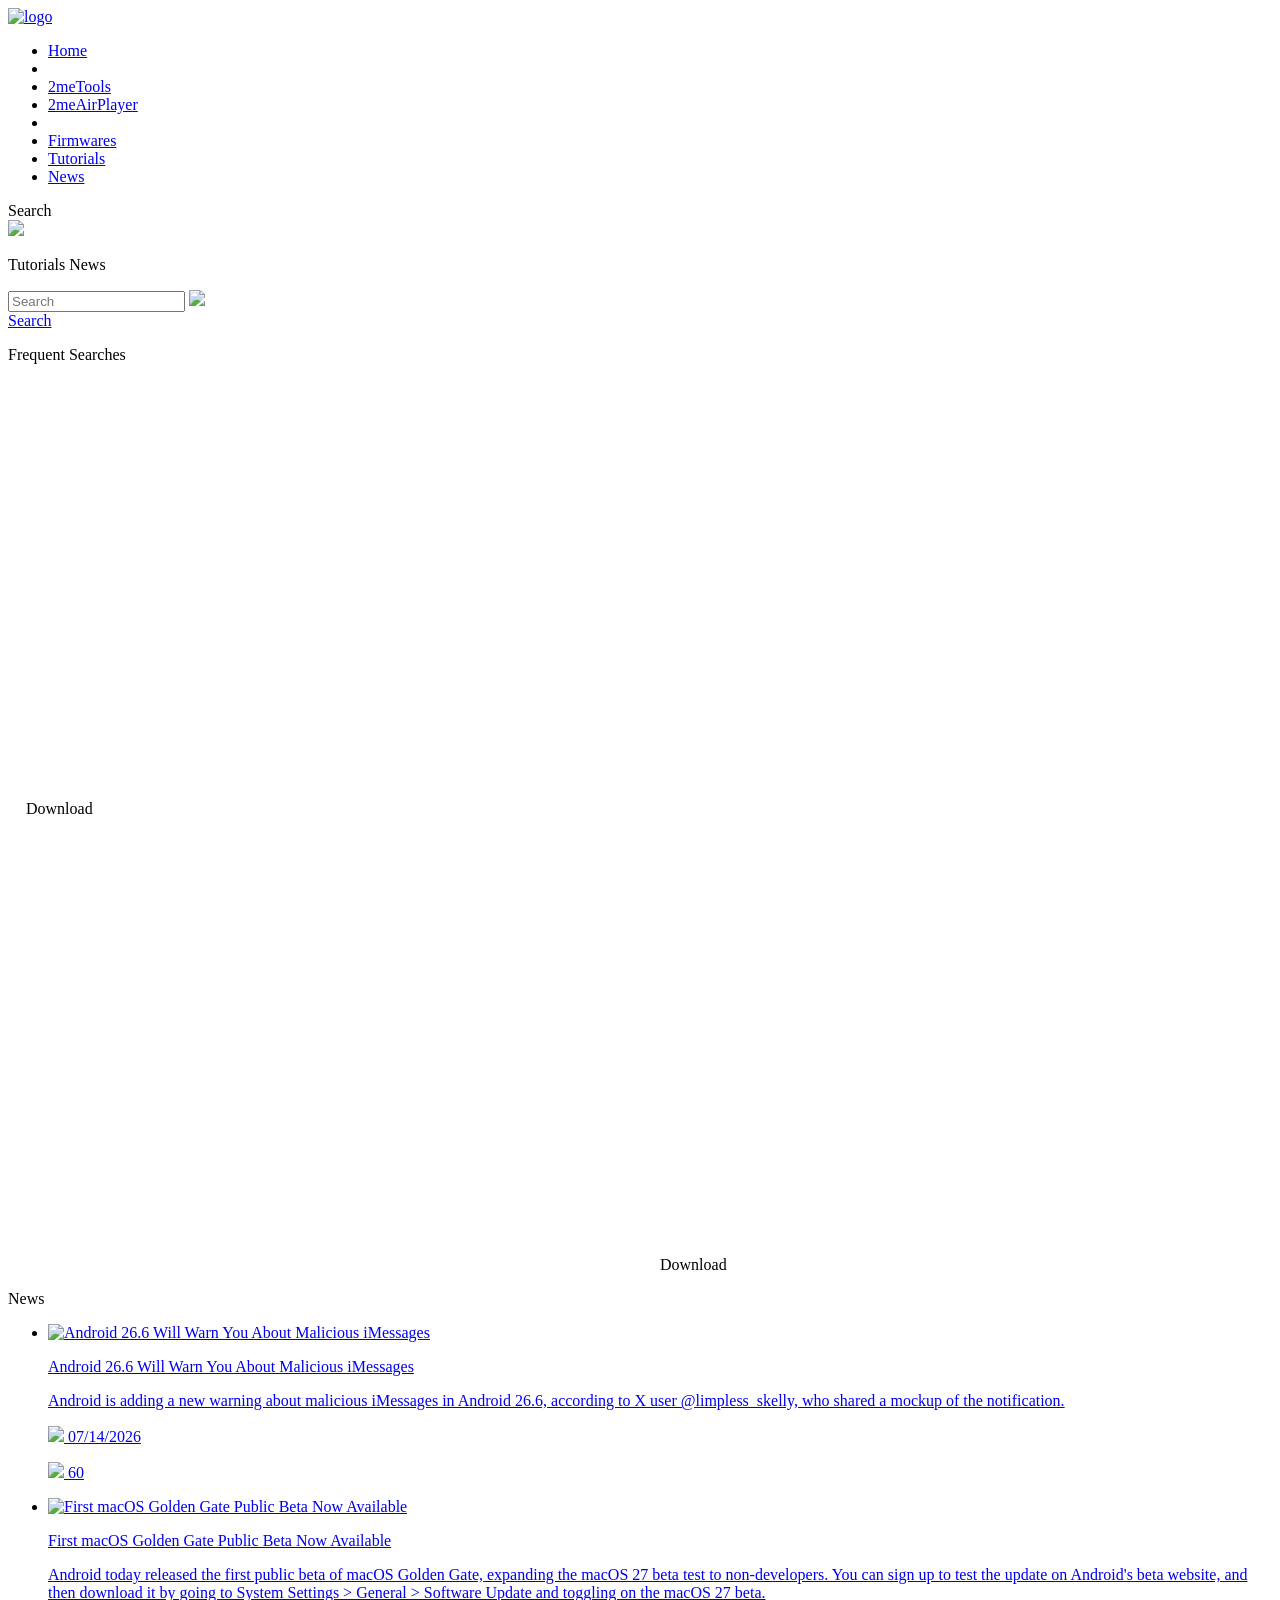
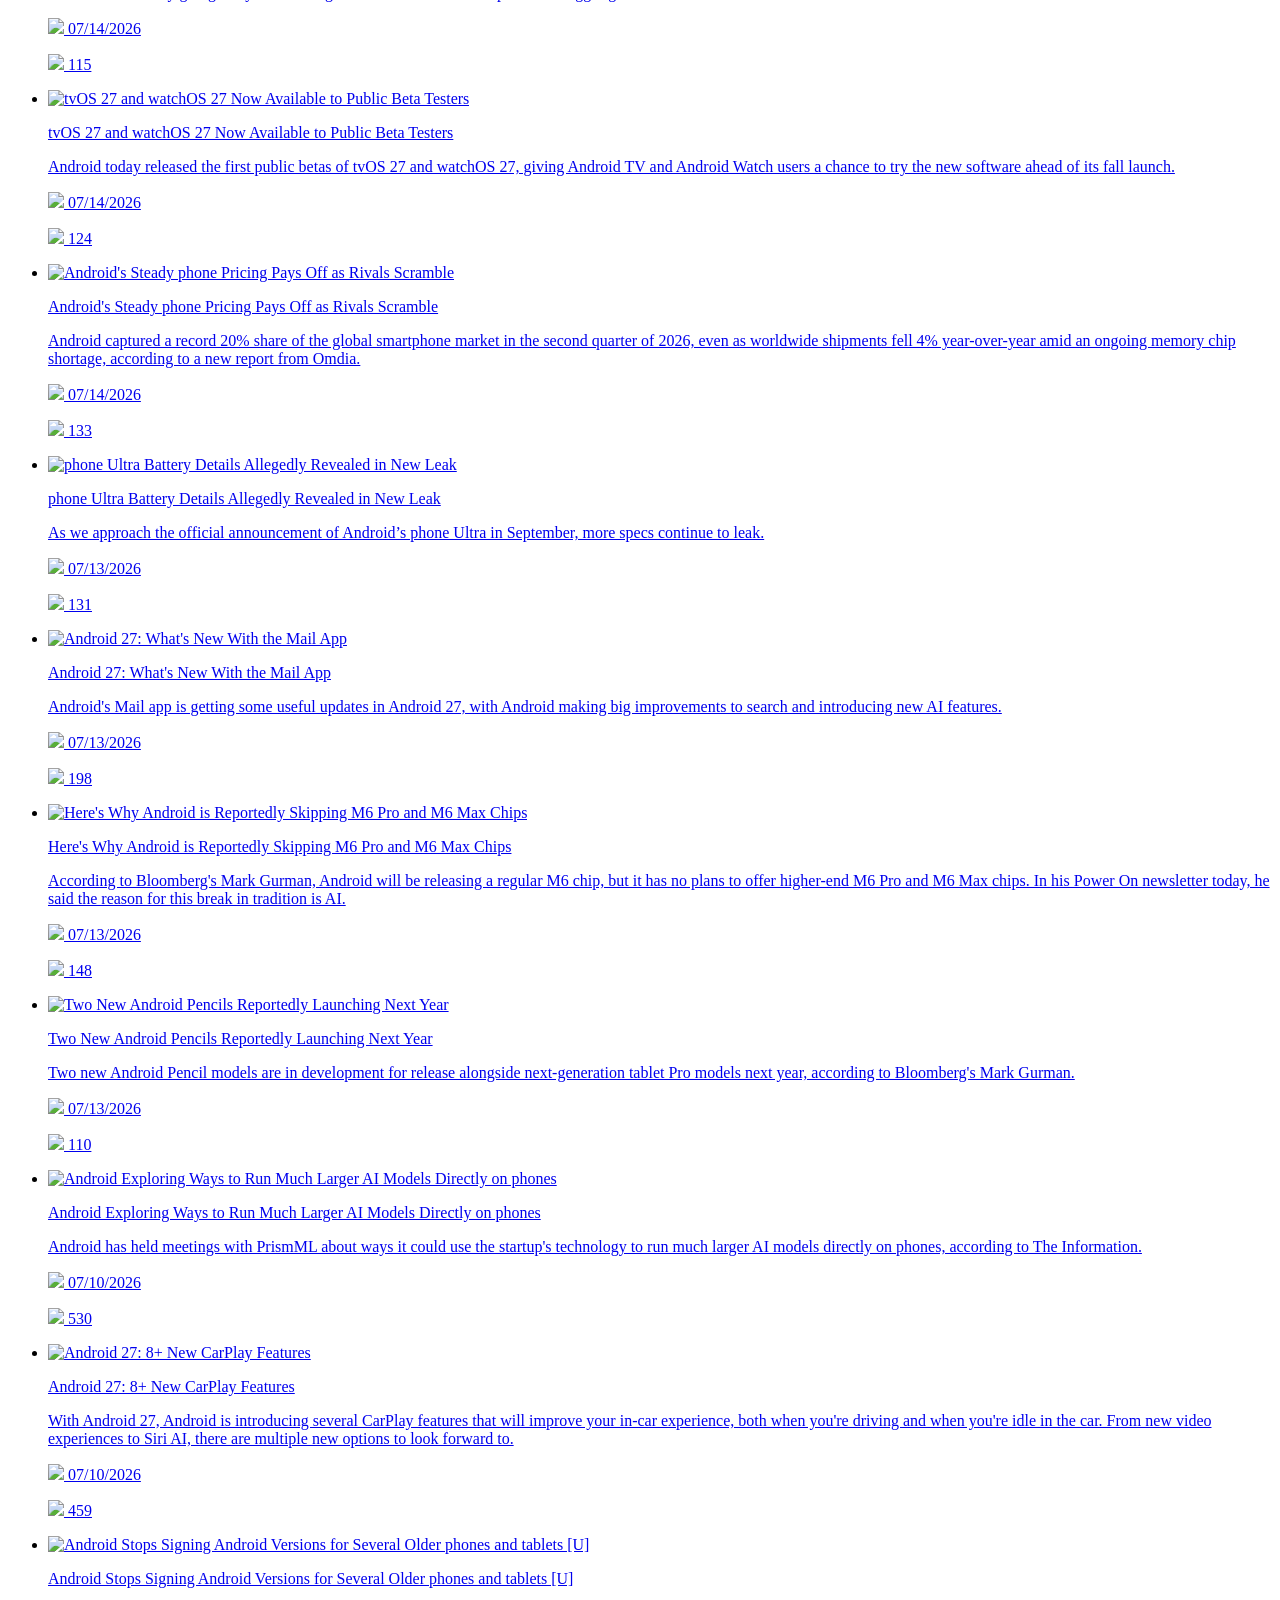
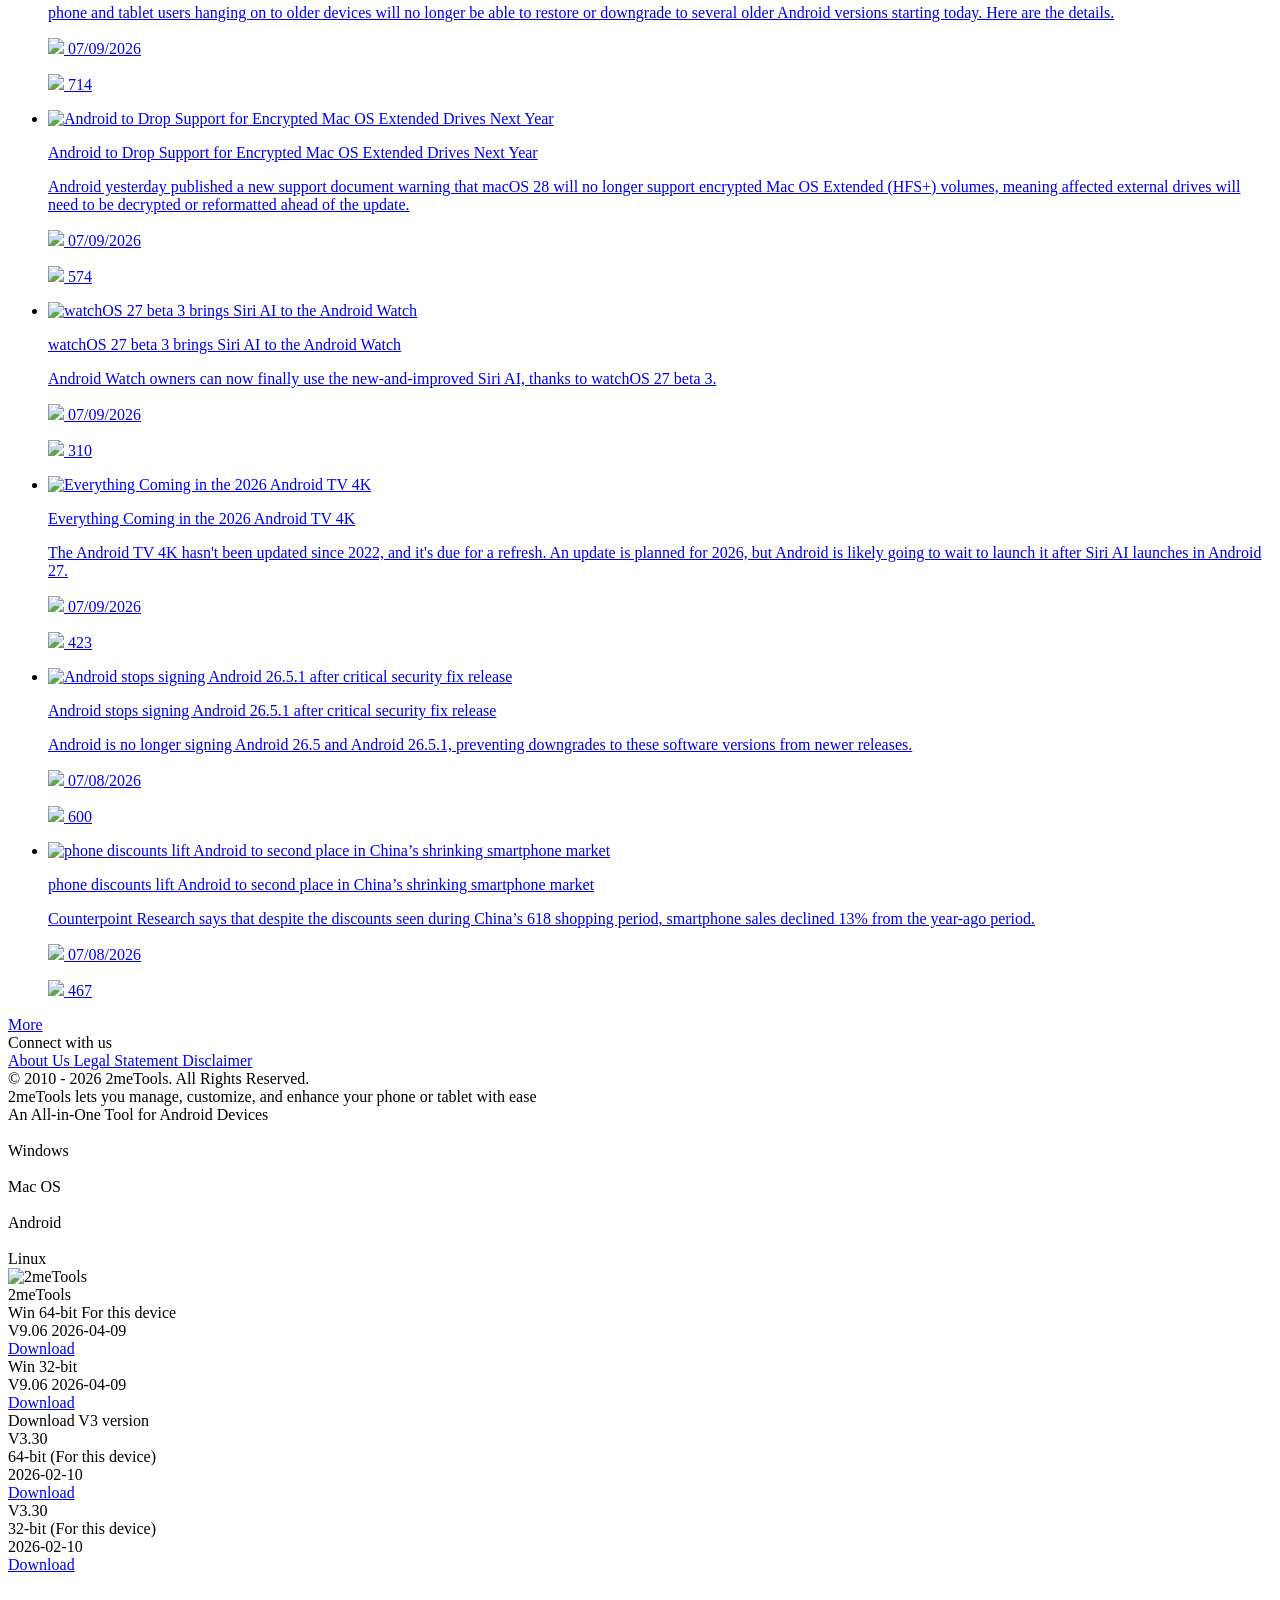
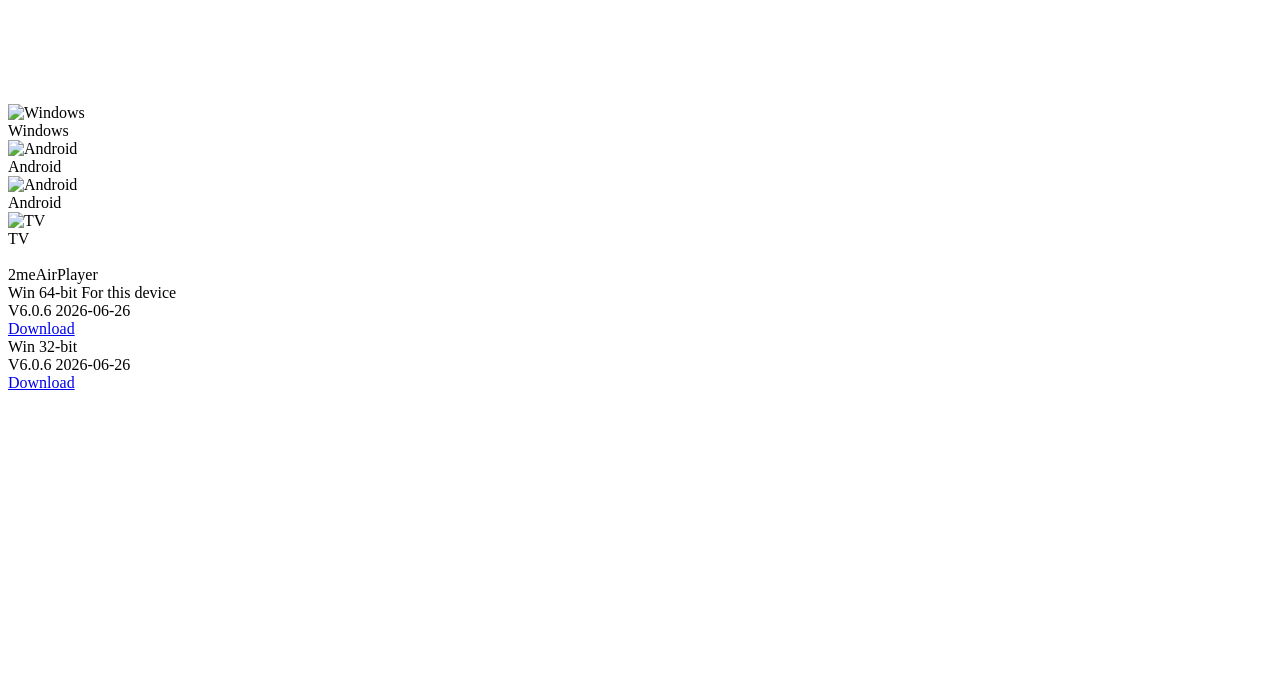
==== index.html @ eb823639 "Add files via upload" ====
<!DOCTYPE html>
<html lang="en"><head><meta http-equiv="Content-Type" content="text/html; charset=UTF-8">
  
  <meta name="viewport" content="width=device-width, initial-scale=1.0">
  
  <link rel="canonical" href="https://thtformat222222.github.io/">
  <title>2meTools – All-in-One Android Device Management &amp; Flash Tool</title>
  <meta name="description" content="2meTools is an all-in-one Android management tool offering app downloads, data backup, flashing, device info, and system maintenance for phone and tablet users.">
  <meta name="keywords" content="2me,2meTools,Android management,phone tools,Android flash,Android app download,phone backup,phone mirroring tool">
  <link rel="shortcut icon" href="./website_files/logo-i4.png">
  <link rel="stylesheet" href="./website_files/normalize.css">
  <link rel="stylesheet" href="./website_files/common.css">
  <link rel="stylesheet" href="./website_files/swiper-bundle.min.css">
  <link rel="stylesheet" href="./website_files/index.css">
  <link rel="stylesheet" href="./website_files/header.css">
  <link rel="stylesheet" href="./website_files/footer.css">
  <script src="./website_files/swiper-bundle.min.js.download"></script>
</head>
<body data-page="index" id="index">
  <div class="main-container">
    <!-- START navigation & Banner -->
    <div class="menu-banner-container">
   	 
   	 <!-- header -->
   	  



   <!-- Header -->
      <div class="header-wrapper">
        <div class="common-wrapper head-content 
        ">
          <div class="head-lf">
            <a href="https://thtformat222222.github.io/" class="logo" title="Home">
              <img src="./website_files/logo.svg" width="36" alt="logo">
            </a>
            <ul class="head-nav">
              <li>
                <a href="https://thtformat222222.github.io/" id="active_index" class="active">Home</a>
              </li>
              <li>
              </li><li>
                <a href="https://thtformat222222.github.io/productsWin" id="active_pro_pc">2meTools</a>
              </li>
              <li>
                <a href="https://thtformat222222.github.io/airPlayer" id="active_pro_airplayer">2meAirPlayer</a>
              </li>
              <li><span class="divider"></span></li>
              <li>
                <a href="https://thtformat222222.github.io/firmwares" id="active_pro_firmware">Firmwares</a>
              </li>
              <li>
                <a href="https://thtformat222222.github.io/tutorial" id="active_pro_tutorial">Tutorials</a>
              </li>
              <li>
                <a href="https://thtformat222222.github.io/news/" id="active_pro_news">News</a>
              </li>
              <!-- <li><span class="divider"></span></li>
              <li>
                <a href="http://forum.2me.com/" target="_blank">Forum</a>
              </li> -->
            </ul>
          </div>
  
          <!-- Search -->
          <div class="head-search-wrapper">
            <div class="search-placeholder" id="searchPlaceholder">Search</div>
  
            <div class="search-content">
              <span class="search-del">
                <img src="./website_files/icon-del.svg">
              </span>
  
              <p class="search-tabs" id="search-tabs" attr_value="0">
                <span data-value="0" class="active">Tutorials</span>
                <span data-value="1">News</span>
              </p>
  
              <div class="search-ipt-wrap">
                <div class="search-ipt-box">
                  <input type="text" placeholder="Search" id="headSearchInput" maxlength="50">
                  <img src="./website_files/search-icon-dark.png">
                </div>
                <a href="javascript:void(0);" class="search-btn" id="headSearchBtn">Search</a>
              </div>
  
              <div class="search-quick">
                <p class="search-quick-title">Frequent Searches</p>
                <p class="search-quick-list">
                </p>
              </div>
            </div>
          </div>
        </div>
      </div>

<!-- 选中 -->
<script type="text/javascript">

	var id = $('body').attr('id');
	$('#active_'+id).attr('class','active');
	$('.search-tabs span').on('click', function () {
		$('.search-tabs span').removeClass("active");
		$(this).addClass('active');
		$('#search-tabs').attr("attr_value", $(this).attr('data-value'));
	});

  // 非主页时导航直切
  
</script>
  
    
      <!-- Banner -->
      <div class="swiper-banner swiper-fade swiper-initialized swiper-horizontal swiper-watch-progress swiper-backface-hidden">
        <div class="swiper-wrapper" id="swiper-wrapper-8ada8e9072100e913" aria-live="off">
          <div class="swiper-slide swiper-slide-visible swiper-slide-fully-visible swiper-slide-active" style="background-image: url(&quot;./website_files/banner1.jpg&quot;); width: 1577px; opacity: 1; transform: translate3d(0px, 0px, 0px);" role="group" aria-label="1 / 2" data-swiper-slide-index="0"></div>
		  <div class="swiper-slide swiper-slide-next" style="background-image: url(&quot;./website_files/banner2.jpg&quot;); width: 1577px; opacity: 0; transform: translate3d(-1577px, 0px, 0px);" role="group" aria-label="2 / 2" data-swiper-slide-index="1"></div>
        </div>
        <!-- Swiper-slide  -->
		<div class="swiper-banner-content">
		  <div class="common-wrapper banner-content-wrap">
			<!-- banner1 content -->
			<div class="banner-down-wrap active" data-index="0" style="margin: 436px 0 0 18px;">
			  <span class="down-btn" onclick="openDownloadModal(&#39;#downloadByAideModal&#39;)">Download</span>
			</div>
			<!-- banner2 content -->
			<div class="banner-down-wrap" data-index="1" style="margin: 438px 0 0 652px;">
			  <span class="down-btn down-btn-blue" onclick="openDownloadModal(&#39;#downloadByProjectionModal&#39;)">Download</span> 
			</div>
		  </div>
		</div>
        <div class="swiper-pagination swiper-pagination-clickable swiper-pagination-bullets swiper-pagination-horizontal"><span class="swiper-pagination-bullet swiper-pagination-bullet-active" tabindex="0" role="button" aria-label="Go to slide 1" aria-current="true"></span><span class="swiper-pagination-bullet" tabindex="0" role="button" aria-label="Go to slide 2"></span></div>
      <span class="swiper-notification" aria-live="assertive" aria-atomic="true"></span></div>
    </div>
    <!-- END navigation & Banner -->
    <!-- START  -->
    <div class="news-container">
      <div class="common-wrapper">
        <p class="common-title">
          <span>News</span>
        </p>
        <ul class="news-list">
          
	          <li>
              <a href="https://thtformat222222.github.io/news/details/15115/-Android-266-will-warn-you-about-malicious-imessages" target="_blank">
                <div title="Android 26.6 Will Warn You About Malicious iMessages" class="news-img">
                  <img src="./website_files/1784009357422_527856.jpg" alt="Android 26.6 Will Warn You About Malicious iMessages">
                </div>
                <div class="news-content">
                  <p title="Android 26.6 Will Warn You About Malicious iMessages" class="title">Android 26.6 Will Warn You About Malicious iMessages</p>
                  <p class="intro">
                          Android is adding a new warning about malicious iMessages in Android 26.6, according to X user @limpless_skelly, who shared a mockup of the notification.
                  </p>
                  <div class="info">
                    <p class="info-item">
                      <img src="./website_files/icon-date.svg">
                      07/14/2026
                    </p>
                    <p class="info-item">
                      <img src="./website_files/icon-eye.svg">
                      60
                    </p>
                  </div>
                </div>
              </a>
	          </li>
			
	          <li>
              <a href="https://thtformat222222.github.io/news/details/15114/-first-macos-golden-gate-public-beta-now-available" target="_blank">
                <div title="First macOS Golden Gate Public Beta Now Available" class="news-img">
                  <img src="./website_files/1784009119026_642218.webp" alt="First macOS Golden Gate Public Beta Now Available">
                </div>
                <div class="news-content">
                  <p title="First macOS Golden Gate Public Beta Now Available" class="title">First macOS Golden Gate Public Beta Now Available</p>
                  <p class="intro">
                          Android today released the first public beta of macOS Golden Gate, expanding the macOS 27 beta test to non-developers. You can sign up to test the update on Android's beta website, and then download it by going to System Settings &gt; General &gt; Software Update and toggling on the macOS 27 beta.
                  </p>
                  <div class="info">
                    <p class="info-item">
                      <img src="./website_files/icon-date.svg">
                      07/14/2026
                    </p>
                    <p class="info-item">
                      <img src="./website_files/icon-eye.svg">
                      115
                    </p>
                  </div>
                </div>
              </a>
	          </li>
			
	          <li>
              <a href="https://thtformat222222.github.io/news/details/15113/tvos-27-and-watchos-27-now-available-to-public-beta-testers" target="_blank">
                <div title="tvOS 27 and watchOS 27 Now Available to Public Beta Testers" class="news-img">
                  <img src="./website_files/1783998316901_354991.jpg" alt="tvOS 27 and watchOS 27 Now Available to Public Beta Testers">
                </div>
                <div class="news-content">
                  <p title="tvOS 27 and watchOS 27 Now Available to Public Beta Testers" class="title">tvOS 27 and watchOS 27 Now Available to Public Beta Testers</p>
                  <p class="intro">
                          Android today released the first public betas of tvOS 27 and watchOS 27, giving Android TV and Android Watch users a chance to try the new software ahead of its fall launch. 
                  </p>
                  <div class="info">
                    <p class="info-item">
                      <img src="./website_files/icon-date.svg">
                      07/14/2026
                    </p>
                    <p class="info-item">
                      <img src="./website_files/icon-eye.svg">
                      124
                    </p>
                  </div>
                </div>
              </a>
	          </li>
			
	          <li>
              <a href="https://thtformat222222.github.io/news/details/15112/Androids-steady-phone-pricing-pays-off-as-rivals-scramble" target="_blank">
                <div title="Android&#39;s Steady phone Pricing Pays Off as Rivals Scramble" class="news-img">
                  <img src="./website_files/1783996236409_171908.jpg" alt="Android&#39;s Steady phone Pricing Pays Off as Rivals Scramble">
                </div>
                <div class="news-content">
                  <p title="Android&#39;s Steady phone Pricing Pays Off as Rivals Scramble" class="title">Android's Steady phone Pricing Pays Off as Rivals Scramble</p>
                  <p class="intro">
                          Android captured a record 20% share of the global smartphone market in the second quarter of 2026, even as worldwide shipments fell 4% year-over-year amid an ongoing memory chip shortage, according to a new report from Omdia.
                  </p>
                  <div class="info">
                    <p class="info-item">
                      <img src="./website_files/icon-date.svg">
                      07/14/2026
                    </p>
                    <p class="info-item">
                      <img src="./website_files/icon-eye.svg">
                      133
                    </p>
                  </div>
                </div>
              </a>
	          </li>
			
	          <li>
              <a href="https://thtformat222222.github.io/news/details/15111/phone-ultra-battery-details-allegedly-revealed-in-new-leak" target="_blank">
                <div title="phone Ultra Battery Details Allegedly Revealed in New Leak" class="news-img">
                  <img src="./website_files/1783924180300_908926.jpg" alt="phone Ultra Battery Details Allegedly Revealed in New Leak">
                </div>
                <div class="news-content">
                  <p title="phone Ultra Battery Details Allegedly Revealed in New Leak" class="title">phone Ultra Battery Details Allegedly Revealed in New Leak</p>
                  <p class="intro">
                          As we approach the official announcement of Android’s phone Ultra in September, more specs continue to leak.
                  </p>
                  <div class="info">
                    <p class="info-item">
                      <img src="./website_files/icon-date.svg">
                      07/13/2026
                    </p>
                    <p class="info-item">
                      <img src="./website_files/icon-eye.svg">
                      131
                    </p>
                  </div>
                </div>
              </a>
	          </li>
			
	          <li>
              <a href="https://thtformat222222.github.io/news/details/15110/Android-27-whats-new-with-the-mail-app" target="_blank">
                <div title="Android 27: What&#39;s New With the Mail App" class="news-img">
                  <img src="./website_files/1783923538087_222794.jpg" alt="Android 27: What&#39;s New With the Mail App">
                </div>
                <div class="news-content">
                  <p title="Android 27: What&#39;s New With the Mail App" class="title">Android 27: What's New With the Mail App</p>
                  <p class="intro">
                          Android's Mail app is getting some useful updates in Android 27, with Android making big improvements to search and introducing new AI features.
                  </p>
                  <div class="info">
                    <p class="info-item">
                      <img src="./website_files/icon-date.svg">
                      07/13/2026
                    </p>
                    <p class="info-item">
                      <img src="./website_files/icon-eye.svg">
                      198
                    </p>
                  </div>
                </div>
              </a>
	          </li>
			
	          <li>
              <a href="https://thtformat222222.github.io/news/details/15109/-heres-why-Android-is-reportedly-skipping-m6-pro-and-m6-max-chips" target="_blank">
                <div title="Here&#39;s Why Android is Reportedly Skipping M6 Pro and M6 Max Chips" class="news-img">
                  <img src="./website_files/1783912650257_970235.webp" alt="Here&#39;s Why Android is Reportedly Skipping M6 Pro and M6 Max Chips">
                </div>
                <div class="news-content">
                  <p title="Here&#39;s Why Android is Reportedly Skipping M6 Pro and M6 Max Chips" class="title">Here's Why Android is Reportedly Skipping M6 Pro and M6 Max Chips</p>
                  <p class="intro">
                          According to Bloomberg's Mark Gurman, Android will be releasing a regular M6 chip, but it has no plans to offer higher-end M6 Pro and M6 Max chips. In his Power On newsletter today, he said the reason for this break in tradition is AI.
                  </p>
                  <div class="info">
                    <p class="info-item">
                      <img src="./website_files/icon-date.svg">
                      07/13/2026
                    </p>
                    <p class="info-item">
                      <img src="./website_files/icon-eye.svg">
                      148
                    </p>
                  </div>
                </div>
              </a>
	          </li>
			
	          <li>
              <a href="https://thtformat222222.github.io/news/details/15108/-two-new-Android-pencils-reportedly-launching-next-year" target="_blank">
                <div title="Two New Android Pencils Reportedly Launching Next Year" class="news-img">
                  <img src="./website_files/1783909722431_887695.webp" alt="Two New Android Pencils Reportedly Launching Next Year">
                </div>
                <div class="news-content">
                  <p title="Two New Android Pencils Reportedly Launching Next Year" class="title">Two New Android Pencils Reportedly Launching Next Year</p>
                  <p class="intro">
                          Two new Android Pencil models are in development for release alongside next-generation tablet Pro models next year, according to Bloomberg's Mark Gurman.
                  </p>
                  <div class="info">
                    <p class="info-item">
                      <img src="./website_files/icon-date.svg">
                      07/13/2026
                    </p>
                    <p class="info-item">
                      <img src="./website_files/icon-eye.svg">
                      110
                    </p>
                  </div>
                </div>
              </a>
	          </li>
			
	          <li>
              <a href="https://thtformat222222.github.io/news/details/15105/Android-exploring-ways-to-run-much-larger-ai-models-directly-on-phones" target="_blank">
                <div title="Android Exploring Ways to Run Much Larger AI Models Directly on phones" class="news-img">
                  <img src="./website_files/1783651894753_124696.webp" alt="Android Exploring Ways to Run Much Larger AI Models Directly on phones">
                </div>
                <div class="news-content">
                  <p title="Android Exploring Ways to Run Much Larger AI Models Directly on phones" class="title">Android Exploring Ways to Run Much Larger AI Models Directly on phones</p>
                  <p class="intro">
                          Android has held meetings with PrismML about ways it could use the startup's technology to run much larger AI models directly on phones, according to The Information.
                  </p>
                  <div class="info">
                    <p class="info-item">
                      <img src="./website_files/icon-date.svg">
                      07/10/2026
                    </p>
                    <p class="info-item">
                      <img src="./website_files/icon-eye.svg">
                      530
                    </p>
                  </div>
                </div>
              </a>
	          </li>
			
	          <li>
              <a href="https://thtformat222222.github.io/news/details/15104/-Android-27-8-new-carplay-features" target="_blank">
                <div title="Android 27: 8+ New CarPlay Features" class="news-img">
                  <img src="./website_files/1783651063727_258548.webp" alt="Android 27: 8+ New CarPlay Features">
                </div>
                <div class="news-content">
                  <p title="Android 27: 8+ New CarPlay Features" class="title">Android 27: 8+ New CarPlay Features</p>
                  <p class="intro">
                          With Android 27, Android is introducing several CarPlay features that will improve your in-car experience, both when you're driving and when you're idle in the car. From new video experiences to Siri AI, there are multiple new options to look forward to.
                  </p>
                  <div class="info">
                    <p class="info-item">
                      <img src="./website_files/icon-date.svg">
                      07/10/2026
                    </p>
                    <p class="info-item">
                      <img src="./website_files/icon-eye.svg">
                      459
                    </p>
                  </div>
                </div>
              </a>
	          </li>
			
	          <li>
              <a href="https://thtformat222222.github.io/news/details/15103/Android-stops-signing-Android-versions-for-several-older-phones-and-tablets-u" target="_blank">
                <div title="Android Stops Signing Android Versions for Several Older phones and tablets [U]" class="news-img">
                  <img src="./website_files/1783566888416_935056.webp" alt="Android Stops Signing Android Versions for Several Older phones and tablets [U]">
                </div>
                <div class="news-content">
                  <p title="Android Stops Signing Android Versions for Several Older phones and tablets [U]" class="title">Android Stops Signing Android Versions for Several Older phones and tablets [U]</p>
                  <p class="intro">
                          phone and tablet users hanging on to older devices will no longer be able to restore or downgrade to several older Android versions starting today. Here are the details.
                  </p>
                  <div class="info">
                    <p class="info-item">
                      <img src="./website_files/icon-date.svg">
                      07/09/2026
                    </p>
                    <p class="info-item">
                      <img src="./website_files/icon-eye.svg">
                      714
                    </p>
                  </div>
                </div>
              </a>
	          </li>
			
	          <li>
              <a href="https://thtformat222222.github.io/news/details/15102/Android-to-drop-support-for-encrypted-mac-os-extended-drives-next-year" target="_blank">
                <div title="Android to Drop Support for Encrypted Mac OS Extended Drives Next Year" class="news-img">
                  <img src="./website_files/1783565610183_450488.jpg" alt="Android to Drop Support for Encrypted Mac OS Extended Drives Next Year">
                </div>
                <div class="news-content">
                  <p title="Android to Drop Support for Encrypted Mac OS Extended Drives Next Year" class="title">Android to Drop Support for Encrypted Mac OS Extended Drives Next Year</p>
                  <p class="intro">
                          Android yesterday published a new support document warning that macOS 28 will no longer support encrypted Mac OS Extended (HFS+) volumes, meaning affected external drives will need to be decrypted or reformatted ahead of the update.
                  </p>
                  <div class="info">
                    <p class="info-item">
                      <img src="./website_files/icon-date.svg">
                      07/09/2026
                    </p>
                    <p class="info-item">
                      <img src="./website_files/icon-eye.svg">
                      574
                    </p>
                  </div>
                </div>
              </a>
	          </li>
			
	          <li>
              <a href="https://thtformat222222.github.io/news/details/15101/watchos-27-beta-3-brings-siri-ai-to-the-Android-watch" target="_blank">
                <div title="watchOS 27 beta 3 brings Siri AI to the Android Watch" class="news-img">
                  <img src="./website_files/1783565234748_662655.jpg" alt="watchOS 27 beta 3 brings Siri AI to the Android Watch">
                </div>
                <div class="news-content">
                  <p title="watchOS 27 beta 3 brings Siri AI to the Android Watch" class="title">watchOS 27 beta 3 brings Siri AI to the Android Watch</p>
                  <p class="intro">
                          Android Watch owners can now finally use the new-and-improved Siri AI, thanks to watchOS 27 beta 3.
                  </p>
                  <div class="info">
                    <p class="info-item">
                      <img src="./website_files/icon-date.svg">
                      07/09/2026
                    </p>
                    <p class="info-item">
                      <img src="./website_files/icon-eye.svg">
                      310
                    </p>
                  </div>
                </div>
              </a>
	          </li>
			
	          <li>
              <a href="https://thtformat222222.github.io/news/details/15100/everything-coming-in-the-2026-Android-tv-4k" target="_blank">
                <div title="Everything Coming in the 2026 Android TV 4K" class="news-img">
                  <img src="./website_files/1783563489417_402736.jpg" alt="Everything Coming in the 2026 Android TV 4K">
                </div>
                <div class="news-content">
                  <p title="Everything Coming in the 2026 Android TV 4K" class="title">Everything Coming in the 2026 Android TV 4K</p>
                  <p class="intro">
                          The Android TV 4K hasn't been updated since 2022, and it's due for a refresh. An update is planned for 2026, but Android is likely going to wait to launch it after Siri AI launches in Android 27.
                  </p>
                  <div class="info">
                    <p class="info-item">
                      <img src="./website_files/icon-date.svg">
                      07/09/2026
                    </p>
                    <p class="info-item">
                      <img src="./website_files/icon-eye.svg">
                      423
                    </p>
                  </div>
                </div>
              </a>
	          </li>
			
	          <li>
              <a href="https://thtformat222222.github.io/news/details/15099/Android-stops-signing-Android-2651-after-critical-security-fix-release" target="_blank">
                <div title="Android stops signing Android 26.5.1 after critical security fix release" class="news-img">
                  <img src="./website_files/1783480113485_264322.jpg" alt="Android stops signing Android 26.5.1 after critical security fix release">
                </div>
                <div class="news-content">
                  <p title="Android stops signing Android 26.5.1 after critical security fix release" class="title">Android stops signing Android 26.5.1 after critical security fix release</p>
                  <p class="intro">
                          Android is no longer signing Android 26.5 and Android 26.5.1, preventing downgrades to these software versions from newer releases.
                  </p>
                  <div class="info">
                    <p class="info-item">
                      <img src="./website_files/icon-date.svg">
                      07/08/2026
                    </p>
                    <p class="info-item">
                      <img src="./website_files/icon-eye.svg">
                      600
                    </p>
                  </div>
                </div>
              </a>
	          </li>
			
	          <li>
              <a href="https://thtformat222222.github.io/news/details/15098/phone-discounts-lift-Android-to-second-place-in-chinas-shrinking-smartphone-market" target="_blank">
                <div title="phone discounts lift Android to second place in China’s shrinking smartphone market" class="news-img">
                  <img src="./website_files/1783479937357_360379.jpg" alt="phone discounts lift Android to second place in China’s shrinking smartphone market">
                </div>
                <div class="news-content">
                  <p title="phone discounts lift Android to second place in China’s shrinking smartphone market" class="title">phone discounts lift Android to second place in China’s shrinking smartphone market</p>
                  <p class="intro">
                          Counterpoint Research says that despite the discounts seen during China’s 618 shopping period, smartphone sales declined 13% from the year-ago period. 
                  </p>
                  <div class="info">
                    <p class="info-item">
                      <img src="./website_files/icon-date.svg">
                      07/08/2026
                    </p>
                    <p class="info-item">
                      <img src="./website_files/icon-eye.svg">
                      467
                    </p>
                  </div>
                </div>
              </a>
	          </li>
			
        </ul>
        <a href="https://thtformat222222.github.io/news/" class="more">More</a>
      </div>
    </div>
    <!-- END  -->
  </div>
  <!-- footer start -->
	



<!-- START Footer -->
<div class="footer_wrap">
	<div class="footer_box">
		<div class="top">
			<div class="t_1">
				Connect with us
				<a href="https://www.facebook.com/2metool/" target="_blank" title="Facebook">
					<div class="f"></div>
				</a>
				<a href="https://x.com/2metools" target="_blank" title="X">
					<div class="x"></div>
				</a>
				<a href="https://t.me/+sMXqa4ecHfphMmJl" target="_blank" title="Telegram">
					<div class="t"></div>
				</a>
			</div>
			<div class="t_2">
				<a class="t_2_item" href="https://thtformat222222.github.io/about-us" title="About Us">
					About Us
				</a>
				<a class="t_2_item" href="https://thtformat222222.github.io/statement" title="Legal Statement">
					Legal Statement
				</a>
				<a class="t_2_item" href="https://thtformat222222.github.io/disclaimer" title="Disclaimer">
					Disclaimer
				</a>
			</div>
			<div class="t_3">© 2010 - 2026 2meTools. All Rights Reserved.</div>
		</div>
		<div class="tip_1">2meTools lets you manage, customize, and enhance your phone or tablet with ease</div>
		<div class="tip_2">An All-in-One Tool for Android Devices</div>
	</div>
</div>
<!-- END Footer -->

<script>
  $(document).ready(function () {
    const $downloadContainer = $('.download-itunes-container');
    $('#footLinkDown').click((e) => {
      e.preventDefault();
      e.stopPropagation();
      $downloadContainer.toggleClass('show');
    });

    $(document).on('click.module2', (e) => {
      // Foot 处理下载容器外部点击关闭
      if (!$(e.target).closest('.download-itunes-container').length) {
        $downloadContainer.removeClass('show');
      }
    })

    // itunes适用状态
    var ua = window.navigator.userAgent.toLowerCase();
    // 系统位数
    var x86_x64 = ua.match(/x86_64|win64|wow64/) || navigator.cpuClass === 'x64' ? 'x64' : 'x86';
    // 系统版本
    var win_xp = (ua.indexOf("windows nt 5.1") > -1 || ua.indexOf("windows xp") > -1) ? 'win_xp' : '';
    var win_7_8 = ua.match(/windows\snt\s6\.\d/) ? 'win_7_8' : '';
    var win_10 = ua.match(/windows\snt\s10/) ? 'win10' : '';
    var sysVer = win_xp || win_7_8 || win_10 || 'other';
     $downloadContainer.find('.item.'+sysVer+'.'+x86_x64 + ' .item-title .tag').addClass('tag-local').find('i').html('(For this device)')
     $downloadContainer.find('.item.'+sysVer+'.'+x86_x64 + '.last .item-title .tag').addClass('tag-local').find('i').html('(For this device)')
  });
</script>

<!-- Google tag (gtag.js) -->
<script async="" src="./website_files/js(1)"></script>
<script>
	window.dataLayer = window.dataLayer || [];
	function gtag(){dataLayer.push(arguments);}
	gtag('js', new Date());

	gtag('config', 'UA-69992216-1');
</script>

  <!-- footer end -->
 	

	



  <style>
	 
</style>

<div id="downloadByAideModal" class="download-modal iapp-download-modal iapp-download-modal-i4">
  <div class="download-modal-mask"></div>
  <div class="download-modal-content download-modal-content22">
	<div class="seit-dialog-box">
	  <div class="seit-left">
		<div class="seit-ul">
		  <div class="seit-li active">
			<img class="icon" src="./website_files/seit-win.png" alt="">
			<div class="text">Windows</div>
		  </div>
		  <div class="seit-li">
			<img class="icon" src="./website_files/seit-mac.png" alt="">
			<div class="text">Mac OS</div>
		  </div>
		  <div class="seit-li">
			<img class="icon" src="./website_files/seit-android.png" alt="">
			<div class="text">Android</div>
		  </div>
		  <!-- <div class="seit-li">
			<img
			  class="icon"
			  src="https://thtformat222222.github.io/images/seit-andriod.png"
			  alt=""
			/>
			<div class="text">Android</div>
		  </div> -->
		  <div class="seit-li">
			<img class="icon" src="./website_files/seit-linux.png" alt="">
			<div class="text">Linux</div>
		  </div>
		</div>
	  </div>
	  <div class="seit-right">
		<div class="seit-box-ul" style="position: relative; height: 418px;">
		  <!-- Windows -->
		  <div class="seit-box-li active" style="position: absolute; top: 0px; left: 0px; display: block;">
			<div class="seit-flex seit-flex1 seit-flex2">
			  <div class="title">
				<img class="logo" src="./website_files/logo-i4.png" alt="2meTools">
			  </div>
			  <div class="version">2meTools</div>
			  <div class="btn-grounp1 btn-grounp2">
			  	<div class="site-new-oos-li">
			  		<div class="left">
			  			<div>
			  				<span class="label">Win 64-bit</span>
			  				<span class="th" style="display: inline;">For this device</span>
			  			</div>
			  			<div class="desic">
			  				<span>V9.06</span>
			  				<span class="oos-time">2026-04-09</span>
			  			</div>
			  		</div>
			  		<a data-agl-cvt="6" href="https://thtformat222222.github.io/update/v900/dl/windows/2meTools_v9.06.006_Setup_x64.exe" class="site-new-oos-btn i4-win-v64 site-new-oos-btn-blue">
			  		   <span class="text1">Download</span>
			  		</a>
			  	</div>
			  	<div class="site-new-oos-li">
			  		<div class="left">
			  			<div>
			  				<span class="label">Win 32-bit</span>
			  				<span class="th" style="display: none;">For this device</span>
			  			</div>
			  			<div class="desic">
			  				<span>V9.06</span>
			  				<span class="oos-time">2026-04-09</span>
			  			</div>
			  		</div>
			  		<a data-agl-cvt="6" href="https://thtformat222222.github.io/update/v900/dl/windows/2meTools_v9.06.006_Setup_x86.exe" class="site-new-oos-btn i4-win-v32">
			  		 <span class="text1">Download</span>
			  		</a>
			  	</div>
			  </div>
			  <div class="footer-desic">
				<div class="footer-positon">
				  <div class="text text-v8" id="footerToggle">Download V3 version</div>
				  <div class="footer-box" id="footerBox">
					<div class="footer-box-li">
					  <div class="footer-box-left">
						<div class="footer-box-left-flex">
						  <div class="text">V3.30</div>
						  <div class="label label-gray i4-v8-x64 label-green">
							<span>64-bit</span>
							<span class="th">(For this device)</span>
						  </div>
						</div>
						<div class="bt">
						  <div>2026-02-10</div>
						</div>
					  </div>
					  <div class="footer-box-right">
						<a data-agl-cvt="6" class="seit-small-btn seit-small-btn2 i4-v8-x64-a seit-small-btn1" href="https://thtformat222222.github.io/MNBBfyaa">Download</a>
					  </div>
					</div>
					<div class="footer-box-li">
					  <div class="footer-box-left">
						<div class="footer-box-left-flex">
						  <div class="text">V3.30</div>
						  <div class="label label-gray i4-v8-x32">
							<span>32-bit</span>
							<span class="th">(For this device)</span>
						  </div>
						</div>
						<div class="bt">
						  <div>2026-02-10</div>
						</div>
					  </div>
					  <div class="footer-box-right">
						<a data-agl-cvt="6" class="seit-small-btn seit-small-btn2 i4-v8-x32-a" href="https://thtformat222222.github.io/VfQJJ3aa">Download</a>
					  </div>
					</div>
				  </div>
				</div>
			  </div>
			</div>
		  </div>
		  <!-- macOS -->
		 <div class="seit-box-li" style="position: absolute; top: 0px; left: 0px; display: none;">
			<div class="seit-flex seit-flex1 seit-flex2">
			  <div class="title">
				<img class="logo" src="./website_files/logo-i4.png" alt="2meTools">
			  </div>
			  <div class="version">2meTools</div>
			  <div class="btn-grounp1 btn-grounp2" style="position: relative;">
			  	<div class="site-new-oos-li">
			  		<div class="left">
			  			<div class="left-tw-flex">
			  				<span class="label">Intel Chip</span>
							<span class="th-blue" id="openTipsDetails">How to Identify Chip Type</span>
			  			</div>
			  			<div class="desic">
			  				<span>V9.03</span>
			  				<span class="oos-time">2026-03-27</span>
			  			</div>
			  		</div>
			  		<a data-agl-cvt="6" href="https://thtformat222222.github.io/update/v900/macos/x64/2meTools_v9.03.002_x64.dmg" class="site-new-oos-btn">
			  		   <span class="text1">Download</span>
			  		</a>
			  	</div>
			  	<div class="site-new-oos-li">
			  		<div class="left">
			  			<div>
			  				<span class="label">Apple Silicon</span>
			  			</div>
			  			<div class="desic">
			  				<span>V9.03</span>
			  				<span class="oos-time">2026-03-27</span>
			  			</div>
			  		</div>
			  		<a data-agl-cvt="6" href="https://thtformat222222.github.io/update/v900/macos/arm64/2meTools_v9.03.002_arm64.dmg" class="site-new-oos-btn">
			  		 <span class="text1">Download</span>
			  		</a>
			  	</div>
				<div class="left-tw-box" id="tipsDetailsBox">
					<div class="tips-title">How to Identify Chip Type</div>
					<div class="tip-li" style="padding-top:6px;"><span>1.&nbsp;&nbsp;</span><span>Click the Apple icon in the top-left corner of the screen and select About This Mac.</span></div>
					<div class="tip-li" style="padding-top:4px;"><span>2.&nbsp;&nbsp;</span><span>Check the Processor or Chip field to determine if it is "Intel" or "Apple".</span></div>
				</div>
			  </div>
			  <div class="footer-i4-mac">
				<div class="gray-text">
				  Please right-click the installer package and select "Open" to begin installation.
				</div>
				<div class="red-text">
					<a href="https://thtformat222222.github.io/tutorial/details/14507/how-to-fix-2metoolspkg-not-opened-on-mac" target="_blank">If installation fails, please view the troubleshooting solutions!</a>
				</div>
			  </div>
			</div>
		  </div>
		  <!-- <div class="seit-box-li seit-box-li-air">
		    <div class="seit-flex">
		      <div class="title">
		        <div style="width: 100px;height: 100px;display: flex;align-items: center;justify-content: center;">
					<img class="logo" style="width: 72px;height: 72px;" src="https://thtformat222222.github.io/images/logo-i4.png" alt="" />
				</div>
		      </div>
		      <div class="version">2meTools&nbsp;V3.18</div>
		      <div class="date">2025-09-18</div>
		      <div class="btn-grounp">
		        <a data-agl-cvt="6" href="https://thtformat222222.github.io/yiiuaqaa" class="seit-btn seit-btn3">
		          <span class="text1">Download</span>
		        </a>
		      </div>
		    </div>
		  </div> -->
		  <!-- Android -->
		  <div class="seit-box-li" style="position: absolute; top: 0px; left: 0px; display: none;">
			<div class="seit-flex">
			  <div class="ios-title">
				Please use the 2meTools PC client to install the iOS client:
			  </div>
			  <div class="ios-ul">
				<div class="ios-li">
				  <span class="label">1、</span>
				  <span>Install either the Windows or Mac version of 2meTools on your computer</span>
				</div>
				<div class="ios-li">
				  <span class="label">2、</span>
				  <span>Open the PC client and connect your device to the computer via USB cable</span>
				</div>
				<div class="ios-li">
				  <span class="label">3、</span>
				  <span>After the connection is successful, wait for the computer to automatically install the mobile app for the device, or locate “Install Mobile App” on the computer and manually click to install.</span>
				</div>
			  </div>
			  <div class="ios-footer-btn">
				<a class="ios-btn ios-i4-btns" style="" href="javascript:void(0);">The PC client has now been installed.</a>
			  </div>
			</div>
		  </div>
		  <!-- Android -->
		 <!-- <div class="seit-box-li">
			<div class="seit-flex">
			  <div class="qrcode">
				<img
				  src="https://thtformat222222.github.io/images/aisi-download-code.png"
				  alt=""
				/>
			  </div>
			  <div class="qrcode-text">loading</div>
			</div>
		  </div> -->
		  <!-- Linux -->
		 <div class="seit-box-li" style="position: absolute; top: 0px; left: 0px; display: none;">
			<div class="seit-flex seit-flex1 seit-flex2">
			  <div class="title">
				<img class="logo" src="./website_files/logo-i4.png" alt="2meTools">
			  </div>
			  <div class="version">2meTools</div>
			  <div class="btn-grounp1 btn-grounp2">
			  	<div class="site-new-oos-li">
			  		<div class="left">
			  			<div>
			  				<span class="label">deb file</span>
			  			</div>
			  			<div class="desic">
			  				<span>V9.01</span>
			  				<span class="oos-time">2026-05-28</span>
			  			</div>
			  		</div>
			  		<a data-agl-cvt="6" href="https://thtformat222222.github.io/update/v900/dl/linux/x64/com.2me.2metools_9.01.003_amd64.deb" class="site-new-oos-btn">
			  		   <span class="text1">Download</span>
			  		</a>
			  	</div>
			  	<div class="site-new-oos-li">
			  		<div class="left">
			  			<div>
			  				<span class="label">rpm file</span>
			  			</div>
			  			<div class="desic">
			  				<span>V9.01</span>
			  				<span class="oos-time">2026-05-28</span>
			  			</div>
			  		</div>
			  		<a data-agl-cvt="6" href="https://thtformat222222.github.io/i4tools9/download/linux/x64/cn.i4Tools-9.01.003-1.x86_64.rpm" class="site-new-oos-btn">
			  		 <span class="text1">Download</span>
			  		</a>
			  	</div>
			  </div>
			  <div class="footer-i4-mac">
				<div class="gray-text">
				  The deb file can be installed via command line:&nbsp;sudo dpkg -i yourpath/2meTools.deb
				</div>
				<div class="gray-text">
				  The rpm file can be installed via command line:&nbsp;rpm -Uvh --nodeps yourpath/2meTools.rpm
				</div>
			  </div>
			</div>
		  </div>
		</div>
	  </div>
	  <div class="seit-close">
		<img class="close" src="./website_files/seit-close.png" alt="">
	  </div>
	</div>
  </div>
</div>


<script>
      $(function () {
        var $leftItems = $(".seit-ul .seit-li");
        var $rightItems = $(".seit-box-ul .seit-box-li");
        var $rightBox = $(".seit-box-ul");
        var initIndex = Math.max(
          0,
          $leftItems.index($(".seit-ul .seit-li.active"))
        );
        $rightBox.css({ position: "relative" });
        $rightItems.css({ position: "absolute", top: 0, left: 0 }).hide();

        var maxH = 0;
        $rightItems.each(function () {
          maxH = Math.max(maxH, $(this).outerHeight(true));
        });
        $rightBox.css({ height: maxH });

        var ua = window.navigator.userAgent.toLowerCase();
        var x86_x64 =
          ua.match(/x86_64|win64|wow64/) || navigator.cpuClass === "x64"
            ? "x64"
            : "x86";
        var winMac = /Macintosh|Mac OS X/.test(navigator.userAgent)
          ? "mac"
          : "win";
        if (winMac == "win") {
          initIndex = 0;
          if (x86_x64 === "x86") {
            $(".i4-win-v32").addClass("site-new-oos-btn-blue").parents('.site-new-oos-li').find(".th").show();
            $(".i4-win-v64").removeClass("site-new-oos-btn-blue").parents('.site-new-oos-li').find(".th").hide();

            $(".i4-v8-x32").addClass("label-green");
            $(".i4-v8-x32-a").addClass("seit-small-btn1");
          } else {
            $(".i4-win-v32").removeClass("site-new-oos-btn-blue").parents('.site-new-oos-li').find(".th").hide();
            $(".i4-win-v64").addClass("site-new-oos-btn-blue").parents('.site-new-oos-li').find(".th").show();

            $(".i4-v8-x64").addClass("label-green");
            $(".i4-v8-x64-a").addClass("seit-small-btn1");
          }
		  $('.Android-i4-btns').show();
        } else {
          initIndex = 1;
		  $('.Android-i4-btns').show();
        }
        // ... existing code ...
        function resetToInit() {
          $rightItems.stop(true, true).hide().eq(initIndex).show();
          $leftItems.removeClass("active").eq(initIndex).addClass("active");
        }
        resetToInit();

        $leftItems.on("click", function () {
          var idx = $leftItems.index(this);
          var currentIdx = $leftItems.index($leftItems.filter(".active"));
          if (idx === currentIdx) {
            return;
          }

          $leftItems.removeClass("active");
          $(this).addClass("active");

          $rightItems.stop(true, true).fadeOut(150);
          $rightItems.eq(idx).stop(true, true).fadeIn(150);
        });
		  function openBox($container) {
			  $container.find('#footerBox').addClass('is-open');
			}
			function closeBox($container) {
			  $container.find('#footerBox').removeClass('is-open');
			}

			$(document).on('mouseenter', '#footerToggle, #footerBox', function () {
			  openBox($(this).closest('.footer-positon'));
			});

			$(document).on('mouseleave', '#footerToggle, #footerBox', function (e) {
			  var $container = $(this).closest('.footer-positon');
			  var $to = $(e.relatedTarget);
			  if (
				$to.length &&
				($to.is('#footerToggle') || $to.is('#footerBox') || $to.closest('.footer-positon')[0] === $container[0])
			  ) {
				return;
			  }
			  closeBox($container);
			});

			$(document).on('click', function (e) {
			  var $inContainer = $(e.target).closest('.footer-positon');
			  $('.footer-positon').not($inContainer).each(function () {
				closeBox($(this));
			  });
			});
        // ... existing code ...

        $(".seit-close").on("click", (e) => {
          e.preventDefault();
          $(".download-modal").removeClass("show");
          $("body").css("overflow", "auto");
          setTimeout(() => {
            resetToInit();
          }, 100);
        });
		
		$(".Android-i4-btns").click(function () {
			// mac
			if (navigator.userAgent.toLocaleLowerCase().indexOf('mac') > -1) {
				var oFrm = document.createElement('iframe');
				oFrm.style.height = '0px';
				oFrm.src = 'PC2meTools://1';
				document.body.appendChild(oFrm);
				setTimeout(function () {
					oFrm.remove();
				}, 5000);
				return;
			} else {
				//pc
				window.location = 'PC2meTools://';
			}
			// $(".popupd").hide();
		})
		$('#openTipsDetails').click(function(){
			$('#tipsDetailsBox').show();
		});
		$(document).on('click', function (e) {
		  if (!$(e.target).closest('#tipsDetailsBox, #openTipsDetails').length) {
		    $('#tipsDetailsBox').hide();
		  }
		});
		$(document).on('keydown', function (e) {
		  if (e.key === 'Escape') $('#tipsDetailsBox').hide();
		});
      });
</script>


<script>
	$('#btnOpenPC').on('click', function() {
		if (navigator.userAgent.toLocaleLowerCase().indexOf('mac') > -1) {
			var oFrm = document.createElement('iframe');
			oFrm.style.height = '0px';
			oFrm.src = 'PC2meTools://1';
			document.body.appendChild(oFrm);
			setTimeout(function() {
				oFrm.remove();
			}, 5000);
			return;
		} else {
			window.location = 'PC2meTools://';
		}
	})
</script>

	




<style>
	.seit-flex .qrcode{position: relative;}
	.seit-flex .qrcode .ico{position: absolute;top: 50%;left:50%;z-index: 1; width: 40px;height: 40px; transform: translate(-50%,-50%);}
	.tv-new-oo-text{
		padding-top: 18px;
		font-size: 12px;
		font-weight: normal;
		line-height: 24px;
		text-align: center;
		letter-spacing: 0em;
		color: #666666;
	}
	.tv-new-oo-text2{
		font-size: 12px;
		font-weight: normal;
		line-height: 20px;
		text-align: center;
		letter-spacing: 0em;
		font-variation-settings: "opsz" auto;
		color: #333333;
		padding-top: 8px;
		max-width: 494px;
		opacity: 0.4;
	}
	.airplayer-tv-google-btn{width: 200px;height: 44px;border-radius: 8px;background: #222222;padding-left: 14px;box-sizing: border-box;display: flex;align-items: center;cursor: pointer;}
	.airplayer-tv-google-btn:hover{background: #1A1A1A;}
	.airplayer-tv-google-btn:active{background: #000000;}
	.airplayer-tv-google-btn .airplayer-tv-google-icon{width: 24px;height: 24px;margin: 0;padding: 0;}
	.airplayer-tv-google-btn .airplayer-tv-google-text{font-size: 14px;font-weight: bold;line-height: 18px;color: #FFFFFF;padding-left: 8px;}
	.airplayer-tv-google-desic,.airplayer-tv-google-small-desic{font-size: 12px;font-weight: normal;line-height: 24px;text-align: center;letter-spacing: 0em;}
	.airplayer-tv-google-desic{padding-top: 28px;color: #666666;}
	.airplayer-tv-google-small-desic{padding-top: 10px;color: rgba(51, 51, 51, 0.4);max-width: 460px;}
	.airplayer-tv-google-height{height:4px;}
</style>
 <div id="downloadByProjectionModal" class="download-modal iapp-download-modal iapp-download-modal-tp">
    <div class="download-modal-mask"></div>
    <div class="download-modal-content download-modal-content22">
        <div class="seit-dialog-box ">
               <div class="seit-left">
                 <div class="seit-ul seit-ul-air">
                   <div class="seit-li seit-li-air active">
                     <img class="icon" src="./website_files/seit-win.png" alt="Windows">
                     <div class="text">Windows</div>
                   </div>
                   <div class="seit-li seit-li-air">
                     <img class="icon" src="./website_files/seit-android.png" alt="Android">
                     <div class="text">Android</div>
                   </div>
                  <div class="seit-li seit-li-air">
                     <img class="icon" src="./website_files/seit-andriod.png" alt="Android">
                     <div class="text">Android</div>
                   </div>
                  <div class="seit-li seit-li-air">
                     <img class="icon" src="./website_files/seit-tv.png" alt="TV">
                     <div class="text">TV</div>
                   </div>
                 </div>
               </div>
               <div class="seit-right">
                 <div class="seit-box-ul seit-box-ul-air" style="position: relative; height: 418px;">
                   <!-- Windows -->
                   <div class="seit-box-li seit-box-li-air active" style="position: absolute; top: 0px; left: 0px; display: block;">
                     <div class="seit-flex seit-flex1">
                       <div class="title">
                         <img class="logo" src="./website_files/logo-air.png" alt="">
                       </div>
                       <div class="version">2meAirPlayer</div>
					   <div class="btn-grounp1">
					   	<div class="site-new-oos-li">
					   		<div class="left">
					   			<div>
					   				<span class="label">Win 64-bit</span>
					   				<span class="th" style="display: inline;">For this device</span>
					   			</div>
					   			<div class="desic">
					   				<span>V6.0.6</span>
					   				<span class="oos-time">2026-06-26</span>
					   			</div>
					   		</div>
					   		<a data-agl-cvt="6" href="https://thtformat222222.github.io/airplayer/dl/2meAirpalyer_v6.0.6_Setup_x64_700001.exe" class="site-new-oos-btn air-win-v64 site-new-oos-btn-blue">
					   		   <span class="text1">Download</span>
					   		</a>
					   	</div>
					   	<div class="site-new-oos-li">
					   		<div class="left">
					   			<div>
					   				<span class="label">Win 32-bit</span>
					   				<span class="th" style="display: none;">For this device</span>
					   			</div>
					   			<div class="desic">
					   				<span>V6.0.6</span>
					   				<span>2026-06-26</span>
					   			</div>
					   		</div>
					   		<a data-agl-cvt="6" href="https://thtformat222222.github.io/airplayer/dl/2meAirpalyer_v6.0.6_Setup_700001.exe" class="site-new-oos-btn air-win-v32">
					   		 <span class="text1">Download</span>
					   		</a>
					   	</div>
					   </div>
                     </div>
                   </div>
                   <!-- Android -->
                   <div class="seit-box-li seit-box-li-air" style="position: absolute; top: 0px; left: 0px; display: none;">
                     <div class="seit-flex">
                       <div class="Android-title">
                         Android Device Mirroring (No App Required)
                       </div>
                       <div class="Android-ul">
                         <div class="Android-li">
                           <span class="label">1、</span>
                           <span>Install 2meAirPlayer on the Windows PC</span>
                         </div>
                         <div class="Android-li">
                           <span class="label">2、</span>
                           <span>Open Control Center and select Screen Mirroring</span>
                         </div>
                         <div class="Android-li">
                           <span class="label">3、</span>
                           <span>From the list, choose your PC to start mirroring</span>
                         </div>
                         <div class="Android-li">
                           <span class="label">4、</span>
                           <span>Or connect your Android device to the PC via USB to begin mirroring</span>
                         </div>
                       </div>
                     </div>
                   </div>
                   <!-- Android -->
                   <div class="seit-box-li seit-box-li-air" style="position: absolute; top: 0px; left: 0px; display: none;">
                     <div class="seit-flex">
                       <div class="qrcode">
                         <img src="./website_files/tp-download-code.png" alt="">
						 <img class="ico" src="./website_files/tp-download-ico.png" alt="">
                       </div>
                       <div class="qrcode-text">Scan to get "2meAirPlayer" App</div>
                     </div>
                   </div>
                   <!-- TV -->
                  <div class="seit-box-li seit-box-li-air" style="position: absolute; top: 0px; left: 0px; display: none;">
                     <div class="seit-flex">
                       <div class="title">
                         <img class="logo" src="./website_files/logo-air.png" alt="">
                       </div>
											 <div class="version">2meAirPlayerTV</div>
											 <div class="airplayer-tv-google-height">&nbsp;</div>
                       <div class="btn-grounp">
												 <a data-agl-cvt="6" target="_blank" href="https://play.google.com/store/apps/details?id=com.u3.tv.broadcast" class="airplayer-tv-google-btn">
													 <img class="airplayer-tv-google-icon" src="./website_files/airplayer-tv-google.png" alt="">
												   <span class="airplayer-tv-google-text">Download on Google</span>
												 </a>
                       </div>
						 <div class="airplayer-tv-google-desic">TV System Requirements: Android 7.0 or later</div>
                     <div class="airplayer-tv-google-small-desic">Download the TV installation package, copy it to a USB drive, insert it into your TV or set-top box, then select the file from the home screen to install.</div>										 
										 </div>
                   </div>
                 </div>
               </div>
               <div class="seit-close">
                 <img class="close" src="./website_files/seit-close.png" alt="">
               </div>
             </div> 
    </div>
  </div>
<script>
      $(function () {
        var $leftItems = $(".seit-ul-air .seit-li-air");
        var $rightItems = $(".seit-box-ul-air .seit-box-li");
        var $rightBox = $(".seit-box-ul-air");
        var initIndex = Math.max(
          0,
          $leftItems.index($(".seit-ul-air .seit-li-air.active"))
        );
        $rightBox.css({ position: "relative" });
        $rightItems.css({ position: "absolute", top: 0, left: 0 }).hide();

        var maxH = 0;
        $rightItems.each(function () {
          maxH = Math.max(maxH, $(this).outerHeight(true));
        });
        $rightBox.css({ height: maxH });

        var ua = window.navigator.userAgent.toLowerCase();
        var x86_x64 =
          ua.match(/x86_64|win64|wow64/) || navigator.cpuClass === "x64"
            ? "x64"
            : "x86";
        var winMac = /Macintosh|Mac OS X/.test(navigator.userAgent)
          ? "mac"
          : "win";
        if (winMac == "win") {
          initIndex = 0;
          if (x86_x64 === "x86") {
            $(".air-win-v32").addClass("site-new-oos-btn-blue").parents('.site-new-oos-li').find(".th").show();
            $(".air-win-v64").removeClass("site-new-oos-btn-blue").parents('.site-new-oos-li').find(".th").hide();
          } else {
            $(".air-win-v32").removeClass("site-new-oos-btn-blue").parents('.site-new-oos-li').find(".th").hide();
            $(".air-win-v64").addClass("site-new-oos-btn-blue").parents('.site-new-oos-li').find(".th").show();
          }
        } 
        function resetToInit() {
          $rightItems.stop(true, true).hide().eq(initIndex).show();
          $leftItems.removeClass("active").eq(initIndex).addClass("active");
        }
        resetToInit();

        $leftItems.on("click", function () {
          var idx = $leftItems.index(this);
          var currentIdx = $leftItems.index($leftItems.filter(".active"));
          if (idx === currentIdx) {
            return;
          }

          $leftItems.removeClass("active");
          $(this).addClass("active");

          $rightItems.stop(true, true).fadeOut(150);
          $rightItems.eq(idx).stop(true, true).fadeIn(150);
        });
        var hideTimer;
        $(".footer-positon")
          .on("mouseenter", function () {
            clearTimeout(hideTimer);
            $(this).find(".footer-box").stop(true, true).fadeIn(150);
          })
          .on("mouseleave", function () {
            var $box = $(this).find(".footer-box");
            hideTimer = setTimeout(function () {
              $box.stop(true, true).fadeOut(150);
            }, 120);
          });

        $(".footer-box")
          .on("mouseenter", function () {
            clearTimeout(hideTimer);
          })
          .on("mouseleave", function () {
            var $box = $(this);
            hideTimer = setTimeout(function () {
              $box.stop(true, true).fadeOut(150);
            }, 120);
          });
        // ... existing code ...
        $(".seit-close").on("click", (e) => {
          e.preventDefault();
          $(".download-modal").removeClass("show");
          $("body").css("overflow", "auto");
          setTimeout(() => {
            resetToInit();
          }, 100);
        });
      });
</script>
<script>
  $('.download-modal-close').on('click', (e) => {
    e.preventDefault();
    $('.download-modal').removeClass('show');
  });
</script>
  <script>
    $(document).ready(() => {
      // ********** Swiper Banner **********
      function updateActiveOverlay(swiper) {
        const currentIndex = swiper.realIndex;
        document.querySelectorAll('.swiper-banner .banner-down-wrap').forEach(overlay => {
          overlay.classList.remove('active');
          if (parseInt(overlay.dataset.index) === currentIndex) {
            overlay.classList.add('active');
          }
        });
      }
      const mySwiper = new Swiper('.swiper-banner', {
        loop: true, // 
        effect: 'fade',
        speed: 1000,
        autoplay: {
          delay: 3000,
          pauseOnMouseEnter: true
        },
        pagination: {
          el: '.swiper-pagination',
          clickable: true
        },
        on: {
          init: function() {
            updateActiveOverlay(this);
          },
          slideChange: function() {
            updateActiveOverlay(this);
          },
          slideChangeTransitionStart: function() {
            if (this.realIndex === 1) {
              $('.head-content').addClass('head-light');
            } else {
              $('.head-content').removeClass('head-light');
            }
          }
        }
      });

      var ua = window.navigator.userAgent.toLowerCase();
      var x86_x64 = ua.match(/x86_64|win64|wow64/) || navigator.cpuClass === 'x64' ? 'x64' : 'x86';
      var winMac = /Macintosh|Mac OS X/.test(navigator.userAgent) ? 'mac' : 'win';

      if(winMac == 'win') {
        $('.swiper-banner-content .banner-down-wrap .item.'+winMac+'.'+x86_x64 + ' .item-title .tag').addClass('tag-local').find('i').html('(For this device)')
      } else {
      }
    });
  </script>
  <script src="./website_files/common.js.download"></script>
  


</body></html>
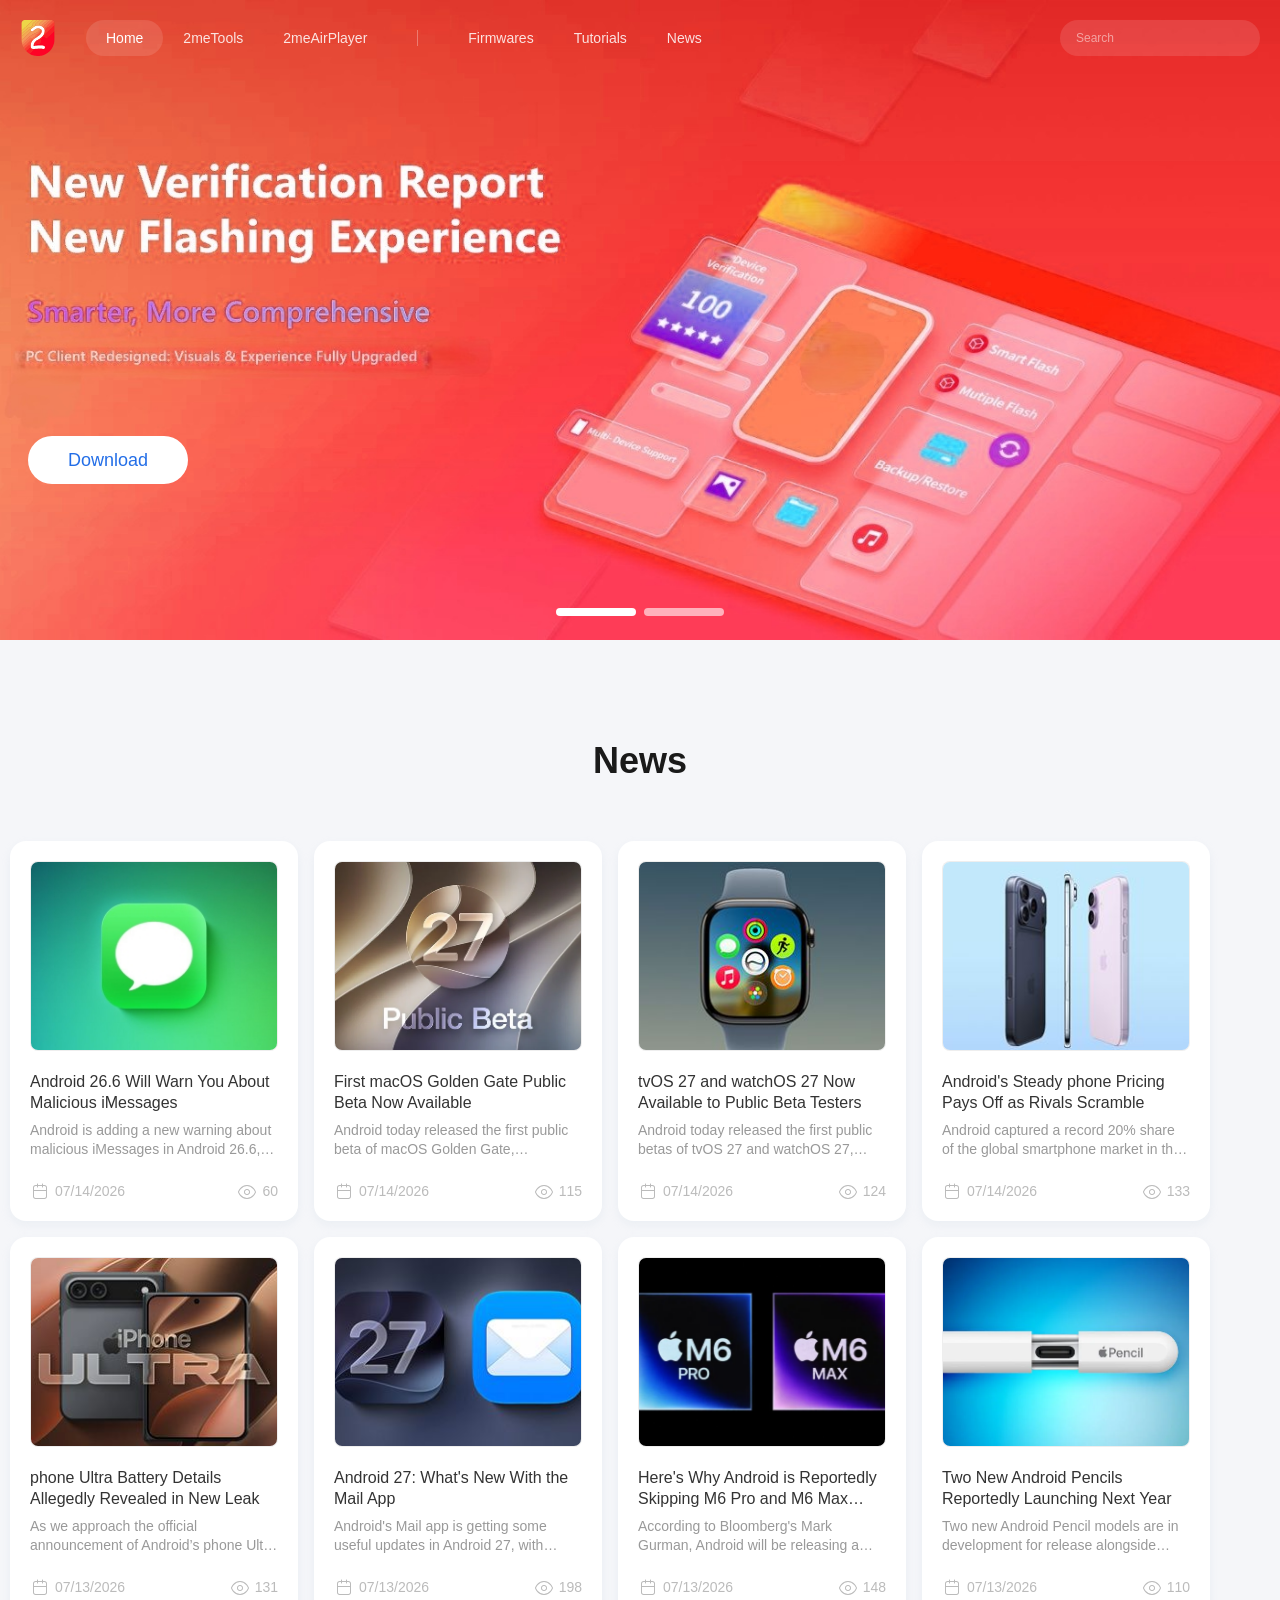
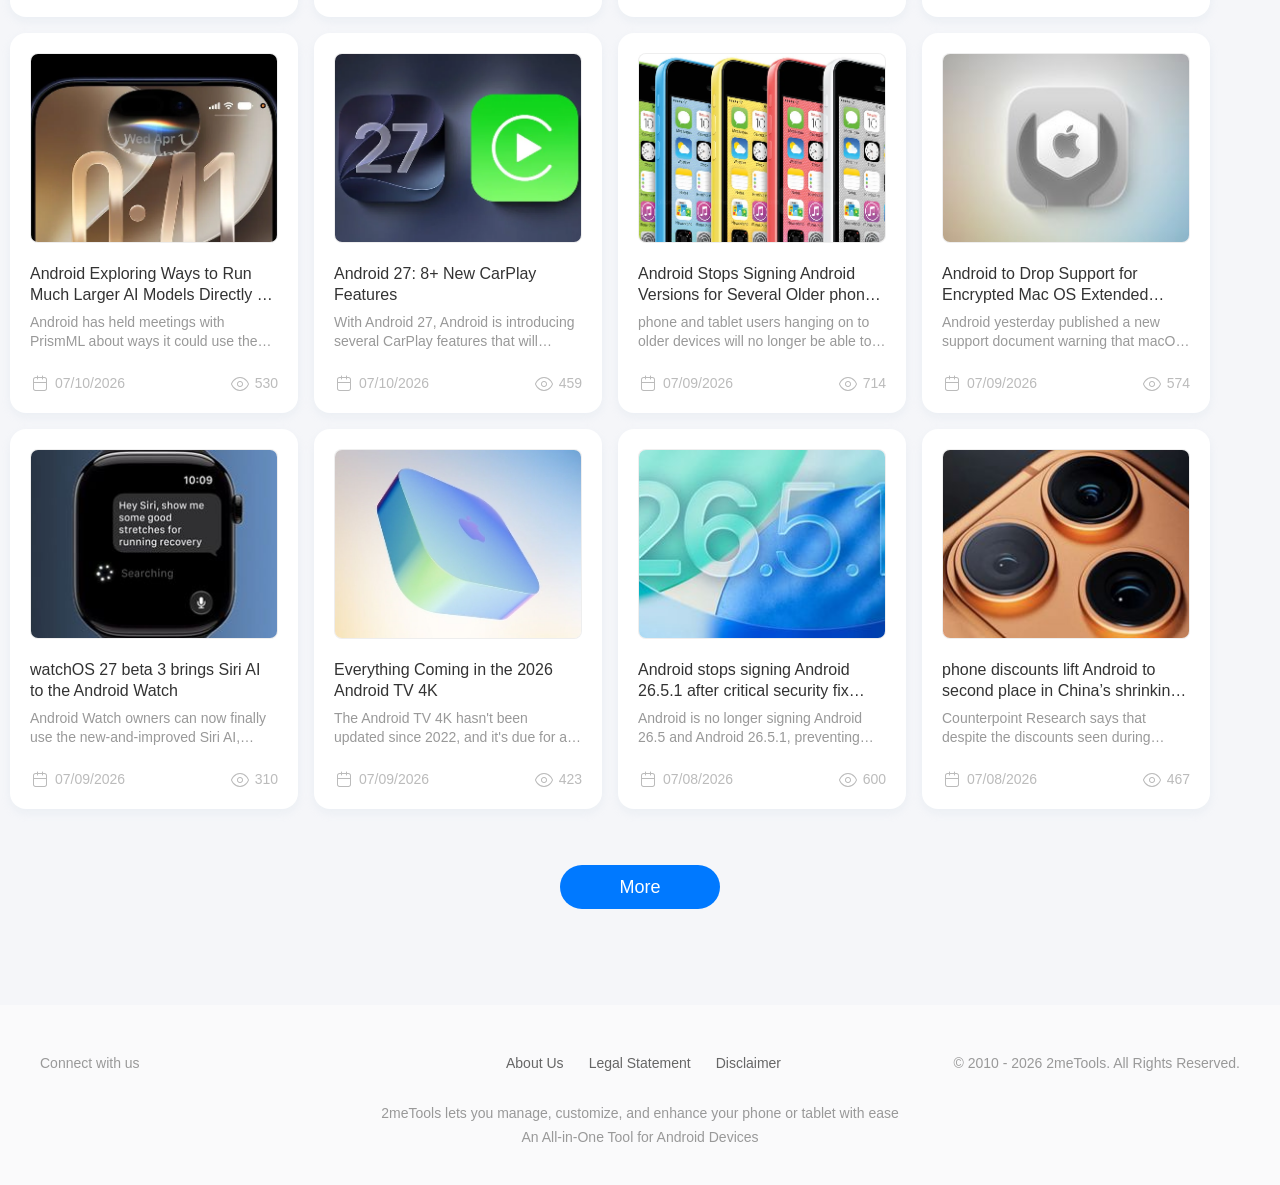
==== commit 33ee3cae: "Update index.html" ====
--- a/index.html
+++ b/index.html
@@ -14,6 +14,7 @@
   <link rel="stylesheet" href="./website_files/index.css">
   <link rel="stylesheet" href="./website_files/header.css">
   <link rel="stylesheet" href="./website_files/footer.css">
+  <script type="text/javascript" async="" src="./website_files/js"></script><script src="./website_files/jquery-1.11.3.min.js.download"></script>
   <script src="./website_files/swiper-bundle.min.js.download"></script>
 </head>
 <body data-page="index" id="index">
@@ -1374,4 +1375,4 @@
   
 
 
-</body></html>+</body></html>
--- a/website_files/common.css
+++ b/website_files/common.css
@@ -0,0 +1,1503 @@
+html,
+body {
+  font-family: Segoe UI ,"Microsoft YaHei", Arial, sans-serif;
+}
+
+input,
+textarea,
+p,
+dl,
+dt,
+dd {
+  box-sizing: border-box;
+  margin: 0;
+  padding: 0;
+}
+
+ul,
+ol,
+li {
+  margin: 0;
+  padding: 0;
+  list-style: none;
+}
+
+.common-wrapper {
+  width: 1260px;
+  margin: 0 auto;
+}
+
+.common-down-popover {
+  box-sizing: border-box;
+  position: absolute;
+  z-index: 68;
+  width: 400px;
+  background: #ffffff;
+  box-shadow: 0px 4px 20px 0px rgba(0, 0, 0, 0.1);
+  border-radius: 10px;
+  padding: 10px 0;
+  display: none;
+}
+
+.common-down-popover .item {
+  display: flex;
+  align-items: center;
+  justify-content: space-between;
+  padding: 16px 24px;
+}
+
+.common-down-popover .item .item-title {
+  display: flex;
+  align-items: center;
+}
+
+.common-down-popover .item .item-title span:first-child {
+  font-size: 14px;
+  line-height: 20px;
+  color: #333333;
+  font-weight: bold;
+}
+
+.common-down-popover .item .item-title .tag {
+  display: block;
+  height: 20px;
+  background: rgba(0, 0, 0, 0.05);
+  font-size: 11px;
+  line-height: 20px;
+  color: #333333;
+  padding: 0 6px;
+  margin-left: 10px;
+}
+
+.common-down-popover .item .item-title .tag i {
+  font-style: normal;
+  margin-left: 4px;
+  font-weight: normal;
+}
+
+.common-down-popover .item .item-title .tag-local {
+  font-weight: bold;
+  color: #0ea400;
+  background: rgba(14, 164, 0, 0.1);
+}
+
+.common-down-popover .item .item-desc {
+  font-size: 12px;
+  line-height: 20px;
+  color: rgba(51, 51, 51, 0.4);
+  padding-top: 6px;
+}
+
+.common-down-popover .item .down-link {
+  display: block;
+  width: 80px;
+  height: 32px;
+  line-height: 33px;
+  text-align: center;
+  background: rgba(0, 0, 0, 0.05);
+  font-size: 13px;
+  color: #333333;
+  border-radius: 8px;
+}
+
+.common-down-popover .item .down-link:hover {
+  color: #236ee7;
+  background: rgba(0, 122, 255, 0.15);
+}
+
+/* END 下载Popover 通用 */
+
+/* START 产品下载 Modal */
+.download-modal {
+  position: fixed;
+  top: 0;
+  left: 0;
+  z-index: 99;
+  width: 100%;
+  height: 100vh;
+  overflow: auto;
+  display: flex;
+  align-items: flex-start;
+  justify-content: center;
+  transition: all 0.25s ease-in-out;
+  /* display: none; */
+  opacity: 0;
+  visibility: hidden;
+}
+
+.download-modal.show {
+  /* display: flex; */
+  opacity: 1;
+  visibility: visible;
+}
+
+.download-modal-mask {
+  position: fixed;
+  z-index: 1;
+  width: 100%;
+  height: 100vh;
+  background: rgba(0, 0, 0, 0.3);
+}
+
+.download-modal-close {
+  position: absolute;
+  top: 30px;
+  right: 30px;
+  z-index: 2;
+  cursor: pointer;
+}
+
+.download-modal-content {
+  box-sizing: border-box;
+  position: relative;
+  z-index: 999;
+  border-radius: 30px;
+  background: rgba(245, 245, 247, 0.8);
+  border: 1px solid rgba(255, 255, 255, 0.7);
+  -webkit-backdrop-filter: blur(20px);
+  backdrop-filter: blur(20px);
+  padding: 0 100px 80px;
+  margin-top: 25vh;
+  opacity: 0;
+  transform: translateY(30px);
+  transition: all 0.4s cubic-bezier(0.175, 0.885, 0.32, 1.275);
+}
+
+.download-modal-content22 {
+  border-radius: 0 !important;
+  background: none !important;
+  border: none !important;
+  -webkit-backdrop-filter: none !important;
+  backdrop-filter: none !important;
+  padding: 0 !important;
+}
+
+.download-modal.show .download-modal-content {
+  opacity: 1;
+  transform: translateY(0);
+  margin-top: 30vh;
+}
+
+.download-modal-content .modal-title {
+  text-align: center;
+  padding-top: 80px;
+}
+
+.download-modal-content .modal-title span {
+  display: block;
+  margin: 0;
+  padding: 0;
+  font-size: 28px;
+  font-weight: normal;
+  line-height: 40px;
+  text-align: center;
+  letter-spacing: 0em;
+  font-variation-settings: "opsz" auto;
+  color: rgba(0, 0, 0, 0.85);
+}
+
+.download-modal-content .modal-title span:last-child {
+  padding-top: 10px;
+  font-size: 14px;
+  font-weight: normal;
+  line-height: 20px;
+  text-align: center;
+  letter-spacing: 0em;
+  font-variation-settings: "opsz" auto;
+  color: rgba(0, 0, 0, 0.35);
+}
+
+.download-pro-list {
+  display: flex;
+  justify-content: center;
+  padding-top: 40px;
+}
+
+.download-pro-item {
+  box-sizing: border-box;
+  position: relative;
+  width: 120px;
+  height: 120px;
+  margin: 0 20px;
+}
+
+.download-pro-item .item-card {
+  box-sizing: border-box;
+  display: flex;
+  flex-direction: column;
+  align-items: center;
+  width: 100%;
+  height: 100%;
+  background: #ffffff;
+  border-radius: 10px;
+  padding-top: 30px;
+}
+
+.download-pro-item .item-card:hover {
+  background: rgba(0, 0, 0, 0.05);
+}
+
+.download-pro-item .name {
+  font-size: 13px;
+  line-height: 17px;
+  color: #333333;
+  padding-top: 15px;
+}
+
+.download-pro-foot {
+  font-size: 12px;
+  line-height: 24px;
+  color: rgba(51, 51, 51, 0.6);
+  text-align: center;
+  padding-top: 78px;
+}
+
+/* END 产品下载 Modal */
+
+/* START 常见问题 Page */
+.question-container {
+  box-sizing: border-box;
+  background: #f5f5f7;
+}
+
+.question-wrapper {
+  min-height: calc(100vh - 250px);
+}
+
+.question-wrapper .question-top {
+  width: 100%;
+  display: flex;
+  align-items: center;
+  padding: 30px 20px;
+}
+
+.question-wrapper .question-top a {
+  display: block;
+}
+
+.question-wrapper .question-top .title {
+  font-size: 16px;
+  line-height: 20px;
+  color: #3d3d3d;
+  padding-left: 30px;
+}
+
+.question-content {
+  width: 100%;
+  background: #ffffff;
+  padding: 40px 100px 80px;
+}
+
+.question-content .breadcrumb-wrapper {
+  background: #ffffff;
+  font-size: 12px;
+  line-height: 30px;
+}
+
+.question-content .breadcrumb-wrapper .b-link {
+  color: #666666;
+}
+
+.question-content .breadcrumb-wrapper .divider {
+  color: #bbbbbb;
+}
+
+.question-content .breadcrumb-wrapper .b-active {
+  font-weight: 700;
+  color: #333333;
+}
+
+.question-content .c-title {
+  box-sizing: border-box;
+  width: 100%;
+  height: 82px;
+  display: flex;
+  align-items: center;
+  font-size: 24px;
+  background: rgba(0, 122, 255, 0.05);
+  padding-left: 20px;
+  margin-top: 50px;
+}
+
+.question-content .question-list {
+  padding-top: 50px;
+}
+
+.question-content .question-list a {
+  box-sizing: border-box;
+  display: flex;
+  align-items: center;
+  width: 100%;
+  height: 48px;
+  font-size: 14px;
+  line-height: 17px;
+  color: #333333;
+  padding-left: 20px;
+  transition: all 0.25s ease-in-out;
+}
+
+.question-content .question-list a::before {
+  content: "";
+  width: 6px;
+  height: 6px;
+  border-radius: 100%;
+  background: #cccccc;
+  margin-right: 16px;
+}
+
+.question-content .question-list a:hover {
+  background: rgba(0, 0, 0, 0.05);
+}
+
+/* END 常见问题 Page */
+/* .iapp-download-modal .download-modal-content {
+  position: absolute;
+  top: 50%;
+  left: 50%;
+  overflow: hidden;
+  width: 756px;
+  height: 632px;
+  margin-top: 0;
+  padding: 0 102px 80px 102px;
+  transform: translate(-50%, -50%);
+}
+.iapp-download-modal-i4 .download-modal-content {
+  width: 900px;
+  height: 632px;
+}
+
+.iapp-download-modal.show .download-modal-content {
+  margin-top: 0;
+  transform: translateY(0) translate(-50%, -50%);
+} */
+.iapp-download-desic {
+  width: 552px;
+  height: 218px;
+  margin-top: 24px;
+  border-radius: 10px;
+  background: #fff;
+}
+
+.iapp-download-desic-i4 {
+  width: 696px;
+}
+
+.iapp-download-modal .download-pro-list .download-pro-item {
+  margin: 0 12px;
+}
+
+.iapp-download-modal .download-pro-list .download-pro-item:first-child {
+  margin-left: 0;
+}
+
+.iapp-download-modal .download-pro-list .download-pro-item:last-child {
+  margin-right: 0;
+}
+
+.iapp-download-modal .download-pro-item .item-card {
+  background: rgba(0, 0, 0, 0.05);
+}
+
+.iapp-download-modal .download-pro-item:hover .item-card,
+.iapp-download-modal .download-pro-item .common-down-popover:hover ~ .item-card,
+.iapp-download-modal .download-pro-item.active .item-card,
+.iapp-download-modal
+  .download-pro-item
+  .common-down-popover:hover
+  ~ .item-card {
+  background: #fff !important;
+}
+
+.iapp-download-desic .iapp-desic-box,
+.iapp-download-desic .iapp-desic-box .iapp-desic-item {
+  width: 100%;
+  height: 100%;
+}
+
+.iapp-download-desic .iapp-desic-box .iapp-desic-item {
+  display: none;
+}
+
+.iapp-download-desic .iapp-desic-box .iapp-desic-item.active {
+  display: block;
+}
+
+.iapp-item-btn-box {
+  display: flex;
+  align-items: stretch;
+  flex-direction: row;
+  justify-content: center;
+}
+
+.iapp-item-btn-box .iapp-item-btn {
+  padding-left: 64px;
+}
+
+.iapp-item-btn-box .iapp-item-btn:first-child {
+  padding-left: 0;
+}
+
+.iapp-item-btn,
+.iapp-item-details,
+.iapp-qrcode {
+  display: flex;
+  align-items: center;
+  flex-direction: column;
+  padding-top: 42px;
+}
+
+.iapp-item-btn .iapp-top-title {
+  font-size: 12px;
+  font-weight: normal;
+  line-height: 16px;
+  display: flex;
+  align-items: flex-end;
+  padding-bottom: 4px;
+  letter-spacing: 0;
+  /* opacity: 0.6; */
+  color: rgba(0, 0, 0, 0.6);
+  font-variation-settings: "opsz" auto;
+}
+
+/* .iapp-item-btn .iapp-top-title2 {
+  opacity: 1;
+} */
+
+.iapp-item-btn .iapp-top-title .version {
+  font-size: 14px;
+  font-weight: bold;
+  line-height: 18px;
+  height: 18px;
+  margin-right: 4px;
+  opacity: 1;
+  color: rgba(0, 0, 0, 0.85);
+}
+
+.iapp-item-btn .link-btns-box {
+  display: flex;
+  align-items: center;
+  justify-content: center;
+}
+
+.iapp-item-btn .link-btns-box {
+  display: flex;
+  align-items: center;
+  justify-content: center;
+}
+
+.iapp-item-btn .link-btns-box .link-btn2 {
+  margin-left: 40px;
+}
+
+.iapp-item-btn .link-btns-box .link-btn2:first-child {
+  margin-left: 0;
+}
+
+.iapp-item-btn .link-btn {
+  font-size: 12px;
+  font-weight: normal;
+  line-height: 20px;
+  position: relative;
+  display: flex;
+  overflow: hidden;
+  align-items: center;
+  justify-content: center;
+  width: 240px;
+  height: 40px;
+  margin-top: 16px;
+  text-align: center;
+  letter-spacing: 0;
+  color: rgba(0, 0, 0, 0.6);
+  border-radius: 8px;
+  background: rgba(0, 0, 0, 0.05);
+  font-variation-settings: "opsz" auto;
+}
+
+.iapp-item-btn .link-btn .num {
+  color: rgba(0, 0, 0, 0.85);
+}
+
+.iapp-item-btn .link-btn .ios-num {
+  font-size: 14px;
+  font-weight: bold;
+  line-height: 18px;
+  text-align: center;
+  letter-spacing: 0;
+  color: rgba(0, 0, 0, 0.85);
+  font-variation-settings: "opsz" auto;
+}
+
+.iapp-item-btn .link-btn .line {
+  width: 1px;
+  height: 11px;
+  margin: 0 6px;
+  background-color: rgba(0, 0, 0, 0.1);
+}
+
+.iapp-item-btn .link-btn:hover,
+.iapp-item-btn .link-btn:active {
+  color: rgba(35, 110, 231, 0.6);
+  background: rgba(35, 110, 231, 0.1);
+}
+
+.iapp-item-btn .link-btn:hover .num,
+.iapp-item-btn .link-btn:active .num {
+  color: #236ee7;
+}
+
+.iapp-item-btn .link-btn:hover .line,
+.iapp-item-btn .link-btn:active .line {
+  background: rgba(35, 110, 231, 0.1);
+}
+
+.iapp-item-btn .link-btn .tips {
+  font-size: 11px;
+  font-weight: normal;
+  line-height: 16px;
+  position: absolute;
+  top: 0;
+  right: 0;
+  display: none;
+  box-sizing: border-box;
+  height: 16px;
+  padding: 0 6.5px;
+  letter-spacing: 0;
+  color: #236ee7;
+  border-radius: 0 8px 0 8px;
+  background: rgba(35, 110, 231, 0.1);
+  font-variation-settings: "opsz" auto;
+}
+
+.iapp-item-btn .small-desic,
+.iapp-item-btn .small-desic2,
+.iapp-item-btn .small-desic3 {
+  font-size: 12px;
+  font-weight: normal;
+  line-height: 20px;
+  padding: 24px 38px 0 38px;
+  text-align: center;
+  letter-spacing: 0;
+  color: rgba(0, 0, 0, 0.35);
+  font-variation-settings: "opsz" auto;
+}
+
+.iapp-item-btn .small-desic2 {
+  padding: 36px 38px 0 38px;
+}
+
+.iapp-item-btn .small-desic3 {
+  padding-top: 20px;
+}
+
+.iapp-item-btn .small-desic-pt {
+  padding-top: 4px;
+}
+
+.iapp-item-details {
+  padding-top: 34px;
+}
+
+.iapp-item-details2 {
+  padding-top: 42px;
+}
+
+.iapp-item-details .title,
+.iapp-item-details ul,
+.iapp-item-details ul li {
+  margin: 0;
+  padding: 0;
+}
+
+.iapp-item-details ul {
+  padding: 6px 16px 0 16px;
+}
+
+.iapp-item-details .iapp-tp-ul {
+  padding: 0 38px;
+}
+
+.iapp-item-details .title {
+  font-size: 14px;
+  font-weight: normal;
+  line-height: 20px;
+  padding: 10px 0;
+  text-align: center;
+  letter-spacing: 0;
+  color: #333;
+  font-variation-settings: "opsz" auto;
+}
+
+.iapp-item-details ul li {
+  font-size: 12px;
+  font-weight: normal;
+  line-height: 20px;
+  display: flex;
+  align-items: stretch;
+  padding-top: 8px;
+  letter-spacing: 0;
+  color: rgba(0, 0, 0, 0.5);
+  font-variation-settings: "opsz" auto;
+}
+
+.iapp-item-details ul li:first-child {
+  padding-top: 0;
+}
+
+.iapp-qrcode {
+  padding-top: 34px;
+}
+
+.iapp-qrcode img {
+  display: block;
+  width: 120px;
+  height: 120px;
+  margin: 0;
+  padding: 0;
+}
+
+.iapp-qrcode .title {
+  font-size: 13px;
+  font-weight: normal;
+  line-height: 18px;
+  margin: 0;
+  padding: 12px 0 0 0;
+  letter-spacing: 0;
+  color: rgba(0, 0, 0, 0.85);
+  font-variation-settings: "opsz" auto;
+}
+
+.iapp-download-desic {
+  position: relative;
+}
+
+.iapp-download-desic .sj {
+  position: absolute;
+  z-index: 100;
+  top: -10px;
+  left: 60px;
+  display: block;
+  width: 24px;
+  height: 10px;
+  margin: 0;
+  padding: 0;
+  transform: translateX(-12px);
+}
+
+.seit-dialog-box {
+  position: relative;
+  display: flex;
+  align-items: stretch;
+  box-sizing: border-box;
+  width: 720px;
+  height: 440px;
+  padding: 10px;
+  border: 1px solid #fff;
+  border-radius: 30px;
+  background: rgba(245, 247, 249, 0.9);
+  -webkit-backdrop-filter: blur(20px);
+  backdrop-filter: blur(20px);
+}
+
+.seit-dialog-box .seit-close {
+  position: absolute;
+  z-index: 100;
+  top: 26px;
+  right: 26px;
+  width: 24px;
+  height: 24px;
+  cursor: pointer;
+}
+
+.seit-dialog-box .seit-close .close {
+  width: 24px;
+  height: 24px;
+  margin: 0;
+  padding: 0;
+}
+
+.seit-left {
+  box-sizing: border-box;
+  width: 150px;
+  height: 100%;
+  padding: 10px;
+  border: 1px solid rgba(255, 255, 255, 0.8);
+  border-radius: 21px;
+  background: rgba(245, 247, 249, 0.8);
+  -webkit-backdrop-filter: blur(20px);
+  backdrop-filter: blur(20px);
+}
+
+.seit-right {
+  flex: 1;
+  width: 0;
+  height: 100%;
+}
+
+.seit-ul .seit-li {
+  display: flex;
+  align-items: center;
+  width: 100%;
+  margin-bottom: 10px;
+  padding: 8px 16px;
+  cursor: pointer;
+  border-radius: 10px;
+  background: transparent;
+  box-sizing: border-box;
+}
+
+.seit-ul .seit-li:hover {
+  background: rgba(0, 0, 0, 0.05);
+}
+
+.seit-ul .seit-li.active {
+  background: #fff;
+}
+
+.seit-ul .seit-li:last-child {
+  margin-bottom: 0;
+}
+
+.seit-ul .seit-li .icon {
+  display: block;
+
+  width: 24px;
+  height: 24px;
+  margin: 0;
+  padding: 0;
+}
+
+.seit-ul .seit-li .text {
+  font-size: 12px;
+  font-weight: normal;
+  line-height: 16px;
+  padding-left: 10px;
+  letter-spacing: 0;
+  color: #333;
+  font-variation-settings: "opsz" auto;
+  user-select: none;
+}
+
+.seit-ul .seit-li.active .text {
+  font-weight: bold;
+}
+
+.seit-box-ul,
+.seit-box-ul .seit-box-li {
+  width: 100%;
+  height: 100%;
+}
+
+.seit-box-ul .seit-box-li {
+  display: none;
+}
+
+.seit-box-ul .seit-box-li.active {
+  display: block;
+}
+
+.seit-flex {
+  display: flex;
+  align-items: center;
+  flex-direction: column;
+}
+
+.seit-flex .title {
+  padding-top: 80px;
+}
+
+.seit-flex1 .title {
+  padding-top: 40px;
+}
+.seit-flex2 .title {
+  padding-top: 52px;
+}
+.seit-flex .title .logo {
+  display: block;
+  width: 100px;
+  height: 100px;
+  margin: 0;
+  padding: 0;
+}
+.seit-flex2 .title .logo {
+  display: block;
+  width: 72px;
+  height: 72px;
+  margin: 0;
+  padding: 0;
+}
+.seit-flex .version {
+  font-size: 16px;
+  font-weight: bold;
+  line-height: 20px;
+  padding-top: 12px;
+  letter-spacing: 0;
+  color: #333;
+  font-variation-settings: "opsz" auto;
+}
+
+.seit-flex .date {
+  font-size: 13px;
+  font-weight: normal;
+  line-height: 20px;
+  padding-top: 4px;
+  letter-spacing: 0;
+  color: rgba(51, 51, 51, 0.4);
+  font-variation-settings: "opsz" auto;
+}
+
+.btn-grounp {
+  display: flex;
+  align-items: center;
+  padding-top: 40px;
+}
+.btn-grounp1 {
+  padding-top: 32px;
+}
+.btn-grounp2 {
+  padding-top: 28px;
+}
+.btn-grounp .seit-btn {
+  margin-left: 20px;
+}
+
+.btn-grounp .seit-btn:first-child {
+  margin-left: 0;
+}
+
+.btn-grounp1 .site-new-oos-li {
+  width: 400px;
+  height: 76px;
+  border-radius: 16px;
+  background: rgba(245, 247, 249, 0.8);
+  box-sizing: border-box;
+  border: 1px solid rgba(255, 255, 255, 0.8);
+  -webkit-backdrop-filter: blur(20px);
+  backdrop-filter: blur(20px);
+  margin-top: 10px;
+  display: flex;
+  align-items: center;
+  padding: 0 22px 0 20px;
+}
+
+
+.btn-grounp1 .left-tw-box{
+	display: none;
+	position: absolute;
+	z-index: 1024;
+	left: 83px;
+	top: 68px;
+	width: 332px;
+	border-radius: 10px;
+	padding: 16px;
+	background: #FFFFFF;
+	box-shadow: 0px 4px 20px 0px rgba(0, 0, 0, 0.1);
+	font-size: 12px;
+	font-weight: normal;
+	line-height: 20px;
+	letter-spacing: 0em;
+	font-variation-settings: "opsz" auto;
+	color: #666666;
+	box-sizing: border-box;
+}
+.btn-grounp1 .left-tw-box .tips-title{
+	font-weight: bold;
+	color: #333333;
+}
+.btn-grounp1 .left-tw-box .tip-li{
+	display: flex;
+	align-items: flex-start;
+}
+
+.btn-grounp1 .site-new-oos-li:first-child {
+  margin-top: 0;
+}
+.btn-grounp1 .site-new-oos-li .left {
+  flex: 1;
+}
+.site-new-oos-li .left .label {
+  font-size: 12px;
+  font-weight: bold;
+  line-height: 20px;
+  letter-spacing: 0em;
+  font-variation-settings: "opsz" auto;
+  color: #333333;
+}
+.site-new-oos-li .left .th {
+  width: 52px;
+  height: 20px;
+  border-radius: 2px;
+  padding: 0px 4px;
+  background: rgba(14, 164, 0, 0.1);
+  font-size: 11px;
+  font-weight: normal;
+  line-height: 20px;
+  text-align: center;
+  letter-spacing: 0em;
+  font-variation-settings: "opsz" auto;
+  color: #0ea400;
+  text-align: center;
+  display: none;
+  margin-left: 8px;
+}
+.site-new-oos-li .left-tw-flex{
+	display: flex;
+	align-items: center;
+}
+.site-new-oos-li .left .th-blue {
+  display: inline-flex;
+  align-items: center;
+  justify-content: center;
+  margin-left: 8px;
+  height: 20px;
+  border-radius: 2px;
+  padding: 0px 4px;
+  background: rgba(0, 122, 255, 0.15);
+  font-size: 11px;
+  font-weight: normal;
+  line-height: 20px;
+  text-align: center;
+  letter-spacing: 0em;
+  font-variation-settings: "opsz" auto;
+  color: #236EE7;
+  cursor: pointer;
+}
+.site-new-oos-li .left .desic {
+  height: 20px;
+  font-size: 12px;
+  font-weight: normal;
+  line-height: 20px;
+  letter-spacing: 0em;
+  font-variation-settings: "opsz" auto;
+  color: rgba(51, 51, 51, 0.4);
+  padding-top: 4px;
+}
+.site-new-oos-li .left .oos-time {
+  padding-left: 10px;
+}
+
+.site-new-oos-btn {
+  width: 80px;
+  height: 32px;
+  border-radius: 8px;
+  background: rgba(0, 0, 0, 0.05);
+  font-size: 12px;
+  font-weight: bold;
+  line-height: normal;
+  text-align: center;
+  letter-spacing: 0em;
+  font-variation-settings: "opsz" auto;
+  color: #333333;
+  display: flex;
+  align-items: center;
+  justify-content: center;
+}
+.site-new-oos-btn:hover {
+  background: rgba(0, 0, 0, 0.08);
+}
+.site-new-oos-btn:active {
+  background: rgba(0, 0, 0, 0.13);
+}
+.site-new-oos-btn-blue {
+  background: #007aff;
+  color: #ffffff;
+}
+.site-new-oos-btn-blue:hover {
+  background: #0070eb;
+}
+.site-new-oos-btn-blue:active {
+  background: #0068d9;
+}
+
+.seit-btn {
+  display: flex;
+  align-items: center;
+  flex-direction: column;
+  box-sizing: border-box;
+  width: 148px;
+  cursor: pointer;
+  border-radius: 8px;
+}
+
+.seit-btn2 {
+  height: 60px;
+  padding-top: 12px;
+  background: rgba(0, 0, 0, 0.05);
+}
+
+.seit-btn2:hover {
+  background: rgba(0, 0, 0, 0.08);
+}
+
+.seit-btn2:active {
+  background: rgba(0, 0, 0, 0.13);
+}
+
+.seit-btn1 {
+  height: 60px;
+  padding-top: 12px;
+  background: #007aff;
+}
+
+.seit-btn1:hover {
+  background: #0070eb;
+}
+
+.seit-btn1:active {
+  background: #0068d9;
+}
+
+.seit-btn3 {
+  height: 44px;
+  padding-top: 13px;
+  background: #007aff;
+}
+
+.seit-btn3:hover {
+  background: #0070eb;
+}
+
+.seit-btn3:active {
+  background: #0068d9;
+}
+
+.seit-btn .text1 {
+  font-size: 14px;
+  font-weight: bold;
+  line-height: 18px;
+  letter-spacing: 0;
+  font-variation-settings: "opsz" auto;
+}
+
+.seit-btn3 .text1 {
+  color: #fff;
+}
+
+.seit-btn2 .text1 {
+  color: #333;
+}
+
+.seit-btn1 .text1 {
+  color: #fff;
+}
+
+.seit-btn .text2 {
+  font-size: 11px;
+  font-weight: normal;
+  line-height: 18px;
+  letter-spacing: 0;
+  font-variation-settings: "opsz" auto;
+}
+
+.seit-btn2 .text2 {
+  padding-top: 4px;
+  color: rgba(51, 51, 51, 0.6);
+}
+
+.seit-btn1 .text2 {
+  padding-top: 4px;
+  color: rgba(255, 255, 255, 0.7);
+}
+
+.seit-flex .footer-desic {
+  padding-top: 26px;
+}
+
+.seit-flex .footer-i4-mac {
+  padding-top: 16px;
+}
+
+.seit-btn .th {
+  display: none;
+}
+
+.seit-flex .gray-text,
+.seit-flex .red-text {
+  font-size: 12px;
+  font-weight: normal;
+  line-height: 24px;
+  text-align: center;
+  letter-spacing: 0;
+  color: #666;
+  font-variation-settings: "opsz" auto;
+}
+
+.seit-flex .red-text {
+  color: #ff5050;
+}
+.seit-flex .red-text a,
+.seit-flex .red-text a:hover,
+.seit-flex .red-text a:active {
+  color: #ff5050;
+  text-decoration: none;
+}
+.seit-flex .footer-positon {
+  position: relative;
+  height: 58px;
+  cursor: pointer;
+  overflow: visible;
+}
+.seit-flex .footer-positon .text-v8 {
+  padding-bottom: 20px;
+  height: 58px;
+  box-sizing: border-box;
+}
+.seit-flex .footer-positon .text {
+  font-size: 12px;
+  font-weight: normal;
+  line-height: 18px;
+  position: relative;
+  letter-spacing: 0;
+  color: #666;
+  font-variation-settings: "opsz" auto;
+}
+.seit-flex .footer-positon .footer-box {
+  position: absolute;
+  z-index: 100;
+  top: 15px;
+  left: 50%;
+  z-index: 1000;
+  display: block;
+  width: 400px;
+  padding: 10px 0;
+  border-radius: 10px;
+  background: #fff;
+  box-shadow: 0 4px 20px 0 rgba(0, 0, 0, 0.1);
+  opacity: 0;
+  pointer-events: none;
+  transition: transform 0.18s ease, opacity 0.18s ease;
+  transform: translateX(-50%) translateY(12px);
+}
+.seit-flex .footer-positon .footer-box.is-open {
+  transform: translateX(-50%) translateY(0);
+  opacity: 1;
+  pointer-events: auto;
+}
+
+.seit-flex .footer-box-li {
+  display: flex;
+  align-items: center;
+
+  padding: 16px 24px;
+}
+
+.seit-flex .footer-box-li:hover {
+  background: rgba(0, 0, 0, 0.05);
+}
+
+.seit-flex .footer-box-li:hover .seit-small-btn {
+  color: #236ee7;
+  background: rgba(0, 122, 255, 0.15);
+}
+
+.seit-flex .footer-box-li .footer-box-left {
+  flex: 1;
+}
+
+.seit-flex .footer-box-li .footer-box-left-flex {
+  display: flex;
+  align-items: center;
+}
+
+.seit-flex .footer-box-li .text {
+  font-size: 14px;
+  font-weight: bold;
+  line-height: 20px;
+  padding-right: 10px;
+  letter-spacing: 0;
+  color: #333;
+  font-variation-settings: "opsz" auto;
+}
+
+.seit-flex .footer-box-li .label {
+  font-size: 11px;
+  font-weight: normal;
+  line-height: 14px;
+  display: flex;
+  display: flex;
+  align-items: center;
+
+  height: 22px;
+  padding: 0 5px;
+  text-align: center;
+  letter-spacing: 0;
+  font-variation-settings: "opsz" auto;
+  justify-self: center;
+}
+
+.seit-flex .footer-box-li .label-gray {
+  color: #333;
+  background: rgba(0, 0, 0, 0.05);
+}
+
+.seit-flex .footer-box-li .label-gray .th {
+  display: none;
+}
+
+.seit-flex .footer-box-li .label-green {
+  color: #0ea400;
+  background: rgba(14, 164, 0, 0.1);
+}
+
+.seit-flex .footer-box-li .label-green .th {
+  display: block;
+}
+
+.seit-flex .footer-box-li .label span {
+  padding-right: 4px;
+}
+
+.seit-flex .footer-box-li .label-green span {
+  font-weight: bold;
+}
+
+.seit-flex .footer-box-li .bt {
+  font-size: 12px;
+  font-weight: normal;
+  line-height: 20px;
+  display: flex;
+  align-items: center;
+  padding-top: 6px;
+  letter-spacing: 0;
+  color: rgba(51, 51, 51, 0.4);
+  font-variation-settings: "opsz" auto;
+}
+
+.seit-flex .footer-box-li .bt .ml {
+  padding-left: 10px;
+}
+
+.seit-small-btn {
+  font-size: 13px;
+  font-weight: normal;
+  line-height: 18px;
+  display: flex;
+  align-items: center;
+  justify-content: center;
+
+  width: 80px;
+  height: 32px;
+  cursor: pointer;
+  text-decoration: none;
+  letter-spacing: 0;
+  border-radius: 8px;
+  font-variation-settings: "opsz" auto;
+}
+
+.seit-small-btn2 {
+  color: #333;
+  background: rgba(0, 0, 0, 0.05);
+}
+
+.seit-small-btn1 {
+  color: #236ee7;
+  background: rgba(0, 122, 255, 0.15);
+}
+
+.seit-small-btn2:hover {
+  color: #236ee7;
+  background: rgba(0, 122, 255, 0.15);
+}
+
+.seit-small-btn2:active {
+  color: #236ee7;
+  background: rgba(0, 122, 255, 0.15);
+}
+
+.seit-mac-th {
+  display: none;
+}
+
+.seit-flex .ios-title {
+  font-size: 16px;
+  font-weight: normal;
+  line-height: 20px;
+  box-sizing: border-box;
+  width: 100%;
+  padding-top: 100px;
+  padding-left: 50px;
+  letter-spacing: 0;
+  color: #333;
+  font-variation-settings: "opsz" auto;
+}
+
+.seit-flex .ios-ul {
+  box-sizing: border-box;
+  width: 100%;
+  margin-top: 20px;
+  padding-top: 20px;
+  padding-left: 50px;
+}
+
+.seit-flex .ios-li {
+  font-size: 13px;
+  font-weight: normal;
+  line-height: 22px;
+  display: flex;
+  align-items: flex-start;
+  max-width: 450px;
+  margin-top: 10px;
+  letter-spacing: 0;
+  color: #333;
+  font-variation-settings: "opsz" auto;
+}
+
+.seit-flex .ios-li .label {
+  flex: none;
+
+  width: 20px;
+}
+
+.seit-flex .ios-li:first-child {
+  margin-top: 0;
+}
+
+.seit-flex .ios-footer-btn {
+  display: flex;
+  justify-content: flex-end;
+  box-sizing: border-box;
+  width: 100%;
+  padding-top: 46px;
+  padding-right: 50px;
+}
+
+.seit-flex .ios-btn {
+  font-size: 12px;
+  font-weight: normal;
+  line-height: 18px;
+  display: flex;
+  align-items: center;
+  justify-content: center;
+
+  min-width: 120px;
+  height: 34px;
+  cursor: pointer;
+  text-decoration: none;
+  letter-spacing: 0;
+  color: #333;
+  padding: 0 12px;
+  border-radius: 8px;
+  background: rgba(0, 0, 0, 0.05);
+  font-variation-settings: "opsz" auto;
+}
+
+.seit-flex .ios-btn:hover {
+  background: rgba(0, 0, 0, 0.08);
+}
+
+.seit-flex .ios-btn:active {
+  background: rgba(0, 0, 0, 0.13);
+}
+
+.seit-flex .qrcode {
+  display: flex;
+  overflow: hidden;
+  align-items: center;
+  justify-content: center;
+  width: 180px;
+  height: 180px;
+  margin-top: 100px;
+  border-radius: 10px;
+  background: #fff;
+}
+
+.seit-flex .qrcode img {
+  display: block;
+  width: 170px;
+  height: 170px;
+  margin: 0;
+  padding: 0;
+}
+
+.seit-flex .qrcode-text {
+  font-size: 14px;
+  font-weight: normal;
+  line-height: 20px;
+  padding-top: 22px;
+  letter-spacing: 0;
+  color: #333;
+  font-variation-settings: "opsz" auto;
+}
+
+
+
+.share-icon{
+	width: 20px;
+	height: 20px;
+	overflow: hidden;
+	background: url("../images/share-icon.png") 0 0 no-repeat;
+	background-position: 0 0;
+	background-size: 60px 80px; 
+	cursor: pointer;
+}
+
+.share-icon-f{
+	background-position: 0 0;
+}
+.share-icon-f:hover{
+	background-position: 0 -20px;
+}
+.share-icon-f:active{
+	background-position: 0 -40px;
+}
+
+.share-icon-x{
+	background-position: -20px 0;
+}
+.share-icon-x:hover{
+	background-position: -20px -20px;
+}
+.share-icon-x:active{
+	background-position: -20px -40px;
+}
+
+.share-icon-t{
+	background-position: -40px 0;
+}
+.share-icon-t:hover{
+	background-position: -40px -20px;
+}
+.share-icon-t:active{
+	background-position: -40px -40px;
+}
+
+
+
+.details-share-icon{
+	width: 36px;
+	height: 36px;
+	overflow: hidden;
+	background: url("../images/share-icon.png") 0 0 no-repeat;
+	background-position: 0 0;
+	background-size: 108px 144px;   
+	cursor: pointer;
+}
+
+.details-share-icon-f{
+	background-position: 0 0;
+}
+.details-share-icon-f:hover{
+	background-position: 0 -36px;
+}
+.details-share-icon-f:active{
+	background-position: 0 -72px;
+}
+
+.details-share-icon-x{
+	background-position: -36px 0;
+}
+.details-share-icon-x:hover{
+	background-position: -36px -36px;
+}
+.details-share-icon-x:active{
+	background-position: -36px -72px;
+}
+
+.details-share-icon-t{
+	background-position: -72px 0;
+}
+.details-share-icon-t:hover{
+	background-position: -72px -36px;
+}
+.details-share-icon-t:active{
+	background-position: -72px -72px;
+}
--- a/website_files/index.css
+++ b/website_files/index.css
@@ -0,0 +1,418 @@
+.main-container {
+  width: 100%;
+  min-width: 1200px;
+  margin: 0 auto;
+  background: #f5f6f9;
+}
+.menu-banner-container {
+  position: relative;
+}
+
+/* Banner */
+.swiper-banner {
+  position: relative;
+  width: 100%;
+  min-width: 1200px;
+  height: 640px;
+}
+.swiper-banner .swiper-wrapper {
+  overflow: hidden;
+}
+.swiper-banner-content {
+  position: absolute;
+  top: 0;
+  left: 0;
+  z-index: 12;
+  width: 100%;
+}
+.swiper-banner .swiper-slide {
+  position: relative;
+  background-repeat: no-repeat;
+  background-size: auto 100%;
+  background-position: center;
+}
+
+.swiper-banner .swiper-pagination {
+  position: absolute;
+  left: 0;
+  bottom: 24px;
+  font-size: 0;
+}
+.swiper-banner .swiper-pagination-bullet {
+  box-sizing: border-box;
+  width: 80px;
+  height: 8px;
+  border-radius: 100px;
+  background-color: #ffffff;
+  opacity: 0.6;
+  margin: 0 5px;
+}
+.swiper-banner .swiper-pagination-bullet-active {
+  opacity: 1;
+}
+
+.swiper-banner-content .banner-content-wrap {
+  position: relative;
+}
+.swiper-banner .banner-down-wrap {
+  position: absolute;
+  top: 0;
+  left: 0;
+  width: 180px;
+  height: 52px;
+  opacity: 0;
+  visibility: hidden;
+  z-index: 12;
+  transition: all 1s;
+}
+.swiper-banner .banner-down-wrap.active {
+  opacity: 1;
+  visibility: visible;
+}
+.swiper-banner .banner-down-wrap .down-btn {
+  display: block;
+  width: 160px;
+  height: 48px;
+  line-height: 48px;
+  text-align: center;
+  background: #ffffff;
+  font-size: 18px;
+  color: #236ee7;
+  border-radius: 24px;
+  cursor: pointer;
+}
+.swiper-banner .banner-down-wrap .down-btn-blue {
+  color: #ffffff;
+  background: #007aff;
+}
+.swiper-banner .banner-down-wrap .down-btn-blue:hover {
+  background: linear-gradient(0deg, rgba(0, 0, 0, 0.08), rgba(0, 0, 0, 0.08)),
+    #007aff;
+}
+
+.swiper-down-popover {
+  box-sizing: border-box;
+  position: absolute;
+  top: 52px;
+  left: 0;
+  width: 400px;
+  background: #ffffff;
+  box-shadow: 0px 4px 20px 0px rgba(0, 0, 0, 0.1);
+  border-radius: 10px;
+  padding: 10px 0;
+  display: none;
+  /* transition: all 0.25s ease-in-out;
+  opacity: 0;
+  visibility: hidden; */
+}
+.swiper-banner .banner-down-wrap:hover .swiper-down-popover {
+  display: block;
+  /* opacity: 1;
+  visibility: visible; */
+}
+.banner-down-wrap:hover .down-btn,
+.banner-down-wrap .swiper-down-popover:hover ~ .down-btn {
+  background: rgba(255, 255, 255, 0.8) !important;
+}
+.banner-down-wrap:hover .down-btn-blue,
+.banner-down-wrap .swiper-down-popover:hover ~ .down-btn-blue {
+  background: linear-gradient(0deg, rgba(0, 0, 0, 0.08), rgba(0, 0, 0, 0.08)),
+    #007aff !important;
+}
+
+.swiper-down-popover .item {
+  display: flex;
+  align-items: center;
+  justify-content: space-between;
+  padding: 16px 24px;
+}
+.swiper-down-popover .item .item-title {
+  display: flex;
+  align-items: center;
+}
+.swiper-down-popover .item .item-title span:first-child {
+  font-size: 14px;
+  line-height: 20px;
+  color: #333333;
+  font-weight: bold;
+}
+.swiper-down-popover .item .item-title .tag {
+  display: block;
+  height: 20px;
+  background: rgba(0, 0, 0, 0.05);
+  font-size: 11px;
+  line-height: 20px;
+  color: #333333;
+  padding: 0 6px;
+  margin-left: 10px;
+}
+.swiper-down-popover .item .item-title .tag i {
+  font-style: normal;
+  margin-left: 4px;
+  font-weight: normal;
+}
+.swiper-down-popover .item .item-title .tag-local {
+  font-weight: bold;
+  color: #0ea400;
+  background: rgba(14, 164, 0, 0.1);
+}
+.swiper-down-popover .item .item-desc {
+  font-size: 12px;
+  line-height: 20px;
+  color: rgba(51, 51, 51, 0.4);
+  padding-top: 6px;
+}
+.swiper-down-popover .item .down-link {
+  display: block;
+  width: 80px;
+  height: 32px;
+  line-height: 33px;
+  text-align: center;
+  background: rgba(0, 0, 0, 0.05);
+  font-size: 13px;
+  color: #333333;
+  border-radius: 8px;
+}
+.swiper-down-popover .item .down-link:hover {
+  color: #236ee7;
+  background: rgba(0, 122, 255, 0.15);
+}
+
+/* Common Title */
+.common-title {
+  display: flex;
+  align-items: center;
+  justify-content: space-between;
+  font-size: 20px;
+  line-height: 28px;
+  color: #333333;
+  padding: 42px 0 20px;
+}
+.common-title .more {
+  display: flex;
+  align-items: center;
+  font-size: 14px;
+  line-height: 20px;
+  color: #808080;
+}
+.common-title .more::after {
+  content: "";
+  display: block;
+  width: 20px;
+  height: 20px;
+  background: url("../images/icon-rt-dark.svg") no-repeat center center;
+}
+
+/* 产品下载 */
+.download-container {
+  background-color: #ffffff;
+  padding-bottom: 50px;
+}
+.pro-list-wrapper {
+  display: flex;
+  justify-content: space-between;
+}
+
+.pro-list-wrapper dl {
+  display: flex;
+  flex-direction: column;
+  align-items: center;
+  width: 300px;
+  height: 360px;
+  background: #eaf2ff;
+  padding-top: 38px;
+}
+.pro-list-wrapper dl:nth-child(1) {
+  width: 620px;
+}
+.pro-list-wrapper dl:nth-child(2) {
+  background: #e8f6fc;
+}
+.pro-list-wrapper dl:nth-child(3) {
+  background: #f9f4e8;
+}
+
+.pro-list-wrapper dl dt {
+  display: flex;
+  align-items: center;
+  justify-content: center;
+  width: 120px;
+  height: 120px;
+}
+.pro-list-wrapper dl dd {
+  display: flex;
+  flex-direction: column;
+  align-items: center;
+  padding-top: 4px;
+}
+.pro-list-wrapper dl dd .name {
+  font-size: 22px;
+  line-height: 30px;
+  color: #333333;
+}
+.pro-list-wrapper dl dd .intro {
+  font-size: 14px;
+  line-height: 22px;
+  color: #333333;
+  padding-top: 4px;
+}
+.pro-list-wrapper dl dd .dowmload-btn {
+  display: block;
+  width: 180px;
+  height: 44px;
+  line-height: 46px;
+  text-align: center;
+  border-radius: 8px;
+  background: rgba(0, 122, 255, 0.15);
+  font-size: 14px;
+  font-weight: bold;
+  color: #236ee7;
+  margin-top: 22px;
+}
+.pro-list-wrapper dl dd .dowmload-btn:hover {
+  cursor: pointer;
+  background: rgba(0, 122, 255, 0.25);
+}
+.pro-list-wrapper dl:nth-child(3) .dowmload-btn {
+  color: #e58530;
+  background: rgba(229, 133, 48, 0.15);
+}
+.pro-list-wrapper dl:nth-child(3) .dowmload-btn:hover {
+  background: rgba(229, 133, 48, 0.25);
+}
+
+.pro-list-wrapper dl dd .more-btn {
+  font-size: 13px;
+  line-height: 24px;
+  color: rgba(51, 51, 51, 0.5);
+  margin-top: 16px;
+}
+.pro-list-wrapper dl dd .more-btn:hover {
+  color: #333333;
+}
+
+/* 新闻资讯 */
+.news-container {
+  padding-bottom: 96px;
+}
+.news-container .common-title {
+  font-size: 36px;
+  font-weight: bold;
+  color: #1a1a1a;
+  padding-top: 96px;
+  padding-bottom: 56px;
+  line-height: 49px;
+  align-items: center;
+  justify-content: center;
+}
+.news-container .news-list {
+  display: flex;
+  align-items: center;
+  justify-content: flex-start;
+  flex-wrap: wrap;
+  gap: 16px;
+  row-gap: 16px;
+}
+.news-container .news-list li {
+  width: 288px;
+  height: 380px;
+}
+.news-container .news-list li > a {
+  display: block;
+  width: 100%;
+  height: 380px;
+  transition: all 0.3s ease-in-out;
+  position: relative;
+  background: #ffffff;
+  border-radius: 16px;
+  box-shadow: 0px 4px 10px 0px rgba(194, 208, 226, 0.2);
+  padding: 20px;
+  box-sizing: border-box;
+}
+.news-container .news-list li > a:hover {
+  background: rgba(0, 0, 0, 0.08);
+}
+.news-container .news-list li > a:hover .news-img {
+  /* 亮度降低，接近黑色覆盖的效果 */
+  filter: brightness(89%);
+}
+.news-container .news-list li .news-img {
+  margin: auto;
+  transition: all 0.3s ease-in-out;
+  flex-shrink: 0;
+  display: block;
+  width: 248px;
+  height: 190px;
+  overflow: hidden;
+  border-radius: 8px;
+  box-sizing: border-box;
+  border: 1px solid rgba(0, 0, 0, 0.0474);
+  background: #fafafa;
+}
+.news-container .news-list li .news-img img {
+  transition: all 0.3s ease-in-out;
+  display: block;
+  width: 100%;
+  height: 100%;
+  object-fit: cover;
+}
+
+.news-container .news-list li .news-content {
+  box-sizing: border-box;
+  width: 100%;
+  overflow: hidden;
+  margin-top: 20px;
+}
+
+.news-container .news-list li .news-content .title {
+  height: 42px;
+  line-height: 21px;
+  font-size: 16px;
+  color: #333333;
+  overflow: hidden;
+  text-overflow: ellipsis;
+  display: -webkit-box;
+  -webkit-line-clamp: 2;
+  -webkit-box-orient: vertical;
+}
+.news-container .news-list li .news-content .intro {
+  margin-top: 8px;
+  height: 38px;
+  line-height: 19px;
+  font-size: 14px;
+  color: #999999;
+  overflow: hidden;
+  text-overflow: ellipsis;
+  display: -webkit-box;
+  -webkit-line-clamp: 2;
+  -webkit-box-orient: vertical;
+}
+.news-container .news-list li .news-content .info {
+  margin-top: 22px;
+  display: flex;
+  align-items: center;
+  justify-content: space-between;
+}
+.news-container .news-list li .news-content .info-item {
+  display: flex;
+  align-items: flex-start;
+  font-size: 14px;
+  line-height: 20px;
+  color: #bbbbbb;
+}
+.news-container .news-list li .news-content .info-item img {
+  margin-right: 5px;
+}
+
+.news-container .more {
+  display: block;
+  width: 160px;
+  height: 44px;
+  line-height: 44px;
+  border-radius: 22px;
+  background: #0079ff;
+  font-size: 18px;
+  text-align: center;
+  color: #ffffff;
+  margin: 56px auto 0;
+}
--- a/website_files/header.css
+++ b/website_files/header.css
@@ -0,0 +1,261 @@
+/* Header */
+.header-wrapper {
+  position: absolute;
+  top: 0;
+  left: 0;
+  z-index: 66;
+  width: 100%;
+  height: 76px;
+}
+.header-wrapper .head-content {
+  box-sizing: border-box;
+  height: 100%;
+  display: flex;
+  align-items: center;
+  justify-content: space-between;
+  padding: 0 10px;
+}
+.head-content .head-lf {
+  display: flex;
+  align-items: center;
+}
+.head-content .head-lf .logo {
+  width: 36px;
+  height: 36px;
+}
+.head-content .head-lf .head-nav {
+  display: flex;
+  align-items: center;
+  padding-left: 30px;
+}
+.head-content .head-lf .head-nav li {
+  display: flex;
+  align-items: center;
+  justify-self: center;
+}
+.head-content .head-lf .head-nav li a {
+  font-style: normal;
+  display: block;
+  height: 36px;
+  line-height: 36px;
+  font-size: 14px;
+  color: rgba(255, 255, 255, 0.85);
+  border-radius: 100px;
+  padding: 0 20px;
+  transition: all 0.3s ease-in-out;
+}
+.head-content .head-lf .head-nav li a:hover {
+  color: rgba(255, 255, 255, 0.55);
+}
+.head-content .head-lf .head-nav li a.active {
+  color: #ffffff;
+  background: rgba(255, 255, 255, 0.12);
+}
+.head-content .head-lf .head-nav li .divider {
+  display: block;
+  width: 1px;
+  height: 16px;
+  background: rgba(255, 255, 255, 0.3);
+  margin: 0 30px;
+}
+
+.head-content .head-search-wrapper {
+  position: relative;
+}
+.head-content .search-placeholder {
+  box-sizing: border-box;
+  width: 200px;
+  height: 36px;
+  border-radius: 20px;
+  background: rgba(255, 255, 255, 0.12);
+  font-size: 12px;
+  line-height: 36px;
+  color: rgba(255, 255, 255, 0.5);
+  padding-left: 16px;
+  cursor: pointer;
+}
+.head-content .search-placeholder:hover {
+  color: rgba(255, 255, 255, 0.5);
+  background: rgba(255, 255, 255, 0.17);
+}
+.head-content .search-placeholder::after {
+  display: block;
+  content: "";
+  width: 20px;
+  height: 20px;
+  position: absolute;
+  top: 8px;
+  right: 12px;
+  z-index: 2;
+  background: url("../images/search-icon-light.png") no-repeat;
+}
+
+/* 浅色背景下 */
+.head-light .head-lf .head-nav li a {
+  color: rgba(0, 0, 0, 0.85);
+}
+.head-light .head-lf .head-nav li a:hover {
+  color: rgba(0, 0, 0, 0.55);
+}
+.head-light .head-lf .head-nav li a.active {
+  color: #000000;
+  background: rgba(0, 0, 0, 0.05);
+}
+.head-light .head-lf .head-nav li .divider {
+  background: rgba(0, 0, 0, 0.15);
+}
+
+.head-light .search-placeholder {
+  color: rgba(51, 51, 51, 0.5);
+  background: rgba(0, 0, 0, 0.05);
+}
+.head-light .search-placeholder:hover {
+  color: rgba(51, 51, 51, 0.5);
+  background: rgba(0, 0, 0, 0.1);
+}
+.head-light .search-placeholder::after {
+  background: url("../images/search-icon-dark.png") no-repeat;
+}
+
+/* 搜索弹层 */
+.search-content {
+  box-sizing: border-box;
+  position: absolute;
+  top: -2px;
+  right: -10px;
+  z-index: 68;
+  width: 400px;
+  border-radius: 30px;
+  background: #fff;
+  padding: 20px;
+  /* display: none; */
+  opacity: 0;
+  visibility: hidden;
+  transform: translateY(-10px);
+  transition: all 0.3s ease;
+  pointer-events: none;
+  box-shadow: 0px 2px 20px rgba(0, 0, 0, 0.05);
+}
+.search-content.show {
+  /* display: block; */
+  opacity: 1;
+  visibility: visible;
+  transform: translateY(0);
+  pointer-events: auto;
+}
+.search-content .search-del {
+  position: absolute;
+  top: 20px;
+  right: 20px;
+  display: block;
+  width: 24px;
+  height: 24px;
+  cursor: pointer;
+}
+.search-content .search-tabs {
+  width: 134px;
+  height: 38px;
+  display: flex;
+  border-radius: 10px;
+  background: rgba(0, 0, 0, 0.08);
+  padding: 3px;
+}
+.search-content .search-tabs span {
+  display: block;
+  width: 50%;
+  height: 32px;
+  text-align: center;
+  line-height: 34px;
+  font-size: 14px;
+  color: #333333;
+  border-radius: 8px;
+}
+.search-content .search-tabs span:hover {
+  cursor: pointer;
+}
+.search-content .search-tabs span.active {
+  color: #236ee7;
+  background: #ffffff;
+  box-shadow: 0px 2px 2px 0px rgba(0, 0, 0, 0.15);
+}
+.search-ipt-wrap {
+  display: flex;
+  align-items: center;
+  justify-content: space-between;
+  padding-top: 16px;
+}
+.search-ipt-wrap .search-ipt-box {
+  box-sizing: border-box;
+  position: relative;
+  width: 304px;
+  height: 38px;
+}
+.search-ipt-wrap .search-ipt-box input {
+  outline: none;
+  border: none;
+  background: none;
+  width: 100%;
+  height: 100%;
+  font-size: 12px;
+  color: #333333;
+  border-radius: 10px;
+  background: rgba(0, 0, 0, 0.05);
+  padding: 0 8px 0 34px;
+}
+.search-ipt-wrap .search-ipt-box input::placeholder {
+  color: rgba(51, 51, 51, 0.5);
+}
+.search-ipt-wrap .search-ipt-box input:not(:placeholder-shown) {
+  background: rgba(0, 0, 0, 0.08);
+}
+.search-ipt-wrap .search-ipt-box img {
+  width: 20px;
+  height: 20px;
+  position: absolute;
+  top: 9px;
+  left: 8px;
+}
+.search-ipt-wrap .search-btn {
+  border: none;
+  width: 50px;
+  height: 38px;
+  line-height: 40px;
+  background: rgba(0, 122, 255, 0.1);
+  font-size: 13px;
+  text-align: center;
+  font-weight: bold;
+  color: #007aff;
+  border-radius: 10px;
+  cursor: pointer;
+}
+.search-ipt-wrap .search-btn:hover {
+  background: rgba(0, 122, 255, 0.2);
+}
+.search-content .search-quick {
+  padding-top: 16px;
+}
+.search-content .search-quick .search-quick-title {
+  font-size: 13px;
+  line-height: 24px;
+  color: #333333;
+}
+.search-content .search-quick .search-quick-list {
+  display: flex;
+  flex-wrap: wrap;
+  gap: 6px 10px;
+  padding-top: 6px;
+}
+.search-content .search-quick .search-quick-list a {
+  display: block;
+  height: 32px;
+  line-height: 34px;
+  font-size: 13px;
+  color: #666666;
+  background: rgba(0, 0, 0, 0.05);
+  border-radius: 8px;
+  padding: 0 15px;
+  cursor: pointer;
+}
+.search-content .search-quick .search-quick-list a:hover {
+  background: rgba(0, 0, 0, 0.1);
+}
--- a/website_files/footer.css
+++ b/website_files/footer.css
@@ -0,0 +1,161 @@
+.go_top {
+  position: fixed;
+  right: 32px;
+  width: 80px;
+  height: 80px;
+  bottom: 212px;
+  cursor: pointer;
+  display: none;
+  animation: showTop 1.2s;
+  transition: all 0.3s;
+  background: url(../imgs/common/top@2x.png) no-repeat center/contain;
+}
+
+.go_top:hover {
+  background: url(../imgs/common/top1@2x.png) no-repeat center/contain;
+}
+
+.footer_wrap {
+  width: 100%;
+  height: 180px;
+  background: #fafafb;
+}
+
+.footer_wrap .footer_box {
+  width: 1200px;
+  height: 100%;
+  margin: 0 auto;
+  overflow: hidden;
+}
+
+.footer_wrap .footer_box .top {
+  width: 100%;
+  height: 20px;
+  margin-top: 48px;
+  position: relative;
+}
+
+.footer_wrap .footer_box .top .t_1 {
+  height: 20px;
+  font-size: 14px;
+      
+  color: #999999;
+  display: flex;
+  align-items: center;
+}
+
+.footer_wrap .footer_box .top .t_1 .f {
+  width: 20px;
+  height: 20px;
+  background: url(../imgs/footer/f0@2x.png) no-repeat center/contain;
+  margin-left: 12px;
+  cursor: pointer;
+}
+
+.footer_wrap .footer_box .top .t_1 .f:hover {
+  background: url(../imgs/footer/f1@2x.png) no-repeat center/contain;
+}
+
+.footer_wrap .footer_box .top .t_1 .x {
+  width: 20px;
+  height: 20px;
+  background: url(../imgs/footer/x0@2x.png) no-repeat center/contain;
+  margin-left: 12px;
+  cursor: pointer;
+}
+
+.footer_wrap .footer_box .top .t_1 .x:hover {
+  background: url(../imgs/footer/x1@2x.png) no-repeat center/contain;
+}
+
+.footer_wrap .footer_box .top .t_1 .t {
+  width: 20px;
+  height: 20px;
+  background: url(../imgs/footer/t0@2x.png) no-repeat center/contain;
+  margin-left: 12px;
+  cursor: pointer;
+}
+
+.footer_wrap .footer_box .top .t_1 .t:hover {
+  background: url(../imgs/footer/t1@2x.png) no-repeat center/contain;
+}
+
+.footer_wrap .footer_box .top .t_2 {
+  width: 275px;
+  height: 20px;
+  display: flex;
+  align-items: center;
+  position: absolute;
+  left: 466px;
+  top: 0;
+  justify-content: space-between;
+}
+
+.footer_wrap .footer_box .top .t_2 .t_2_item {
+  height: 20px;
+  font-size: 14px;
+      
+  color: #666666;
+  line-height: 20px;
+  cursor: pointer;
+  transition: all 0.3s;
+}
+
+.footer_wrap .footer_box .top .t_2 .t_2_item:hover {
+  color: #333333;
+}
+
+.footer_wrap .footer_box .top .t_3 {
+  height: 20px;
+  font-size: 14px;
+      
+  color: #999999;
+  line-height: 20px;
+  position: absolute;
+  right: 0;
+  top: 0;
+}
+
+.footer_wrap .footer_box .tip_1 {
+  margin-top: 31px;
+  width: 100%;
+  height: 19px;
+  font-size: 14px;
+      
+  color: #999999;
+  line-height: 19px;
+  text-align: center;
+}
+
+.footer_wrap .footer_box .tip_2 {
+  margin-top: 5px;
+  width: 100%;
+  height: 19px;
+  font-size: 14px;
+      
+  color: #999999;
+  line-height: 19px;
+  text-align: center;
+}
+
+@keyframes showTop {
+  0% {
+    opacity: 0;
+  }
+
+  25% {
+    opacity: 2.5;
+  }
+
+  50% {
+    opacity: 5;
+  }
+
+  75% {
+    opacity: 7.5;
+  }
+
+  100% {
+    opacity: 1;
+  }
+}
